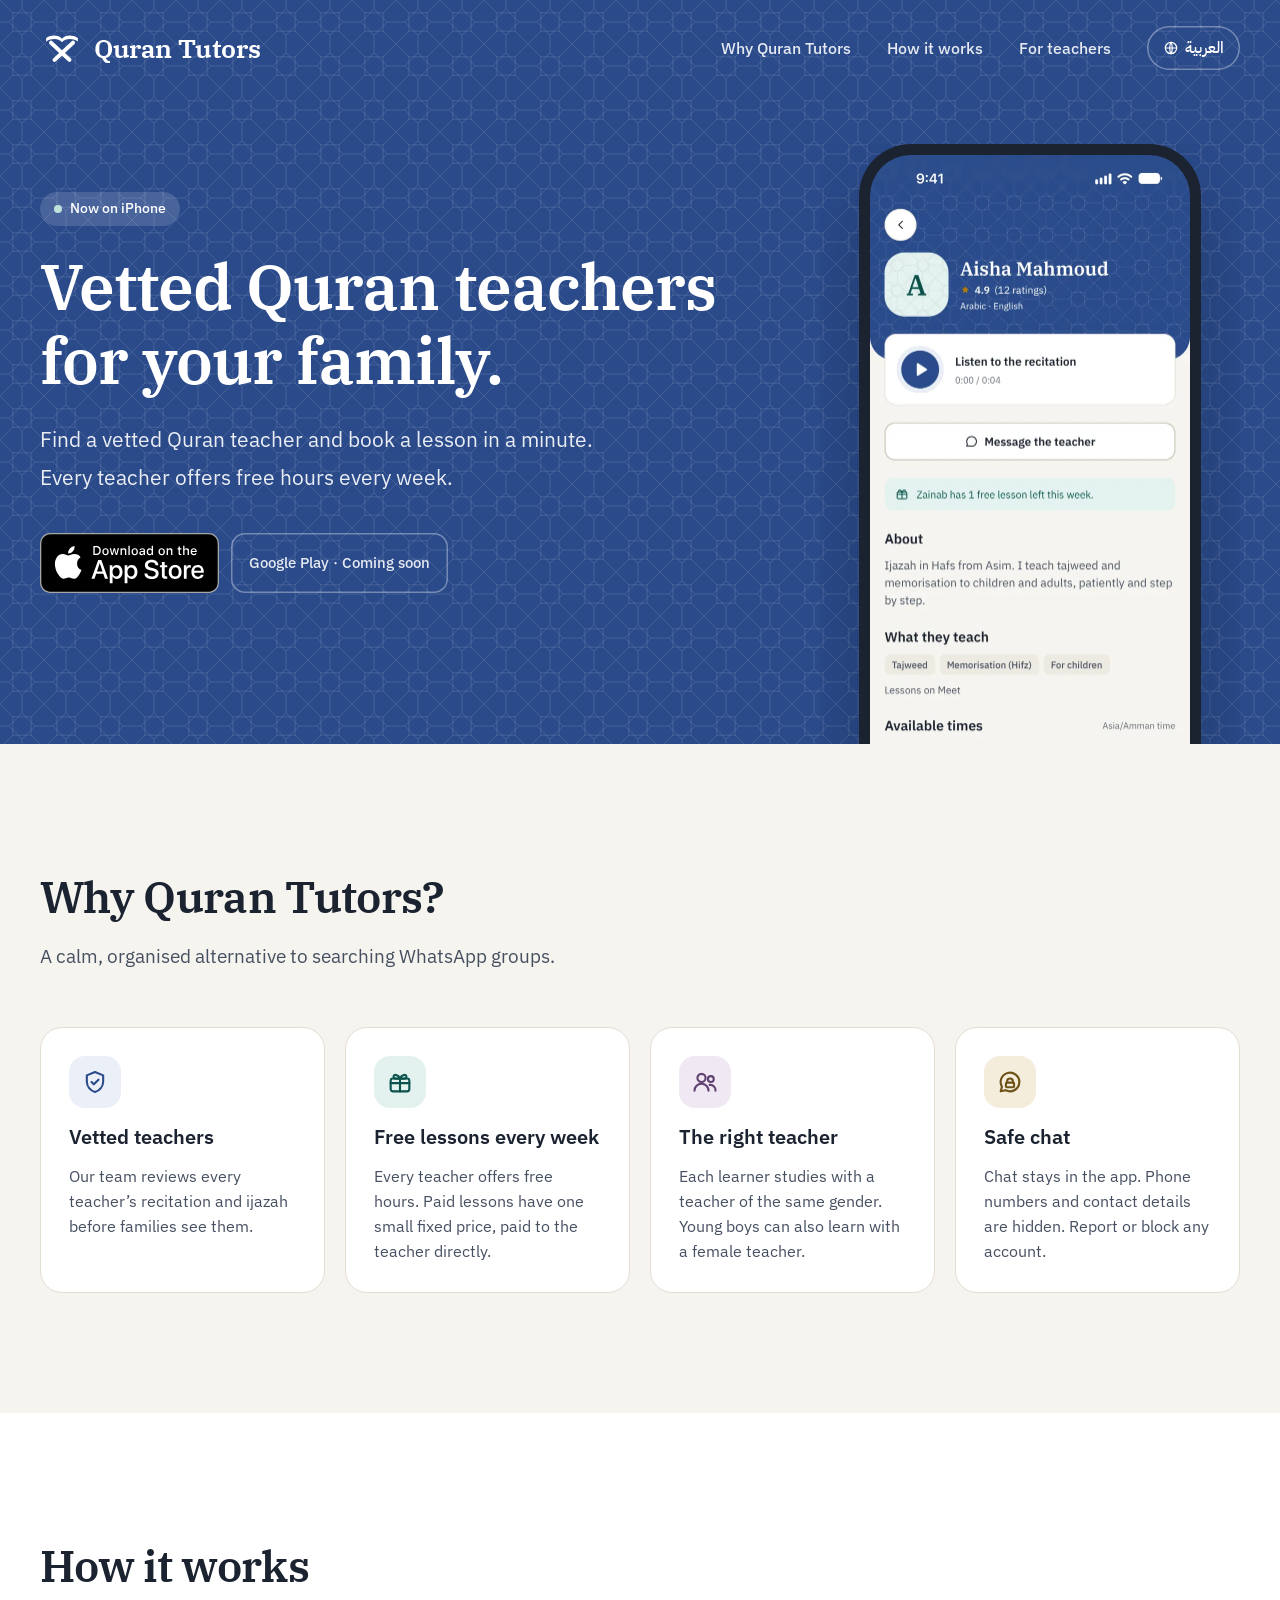
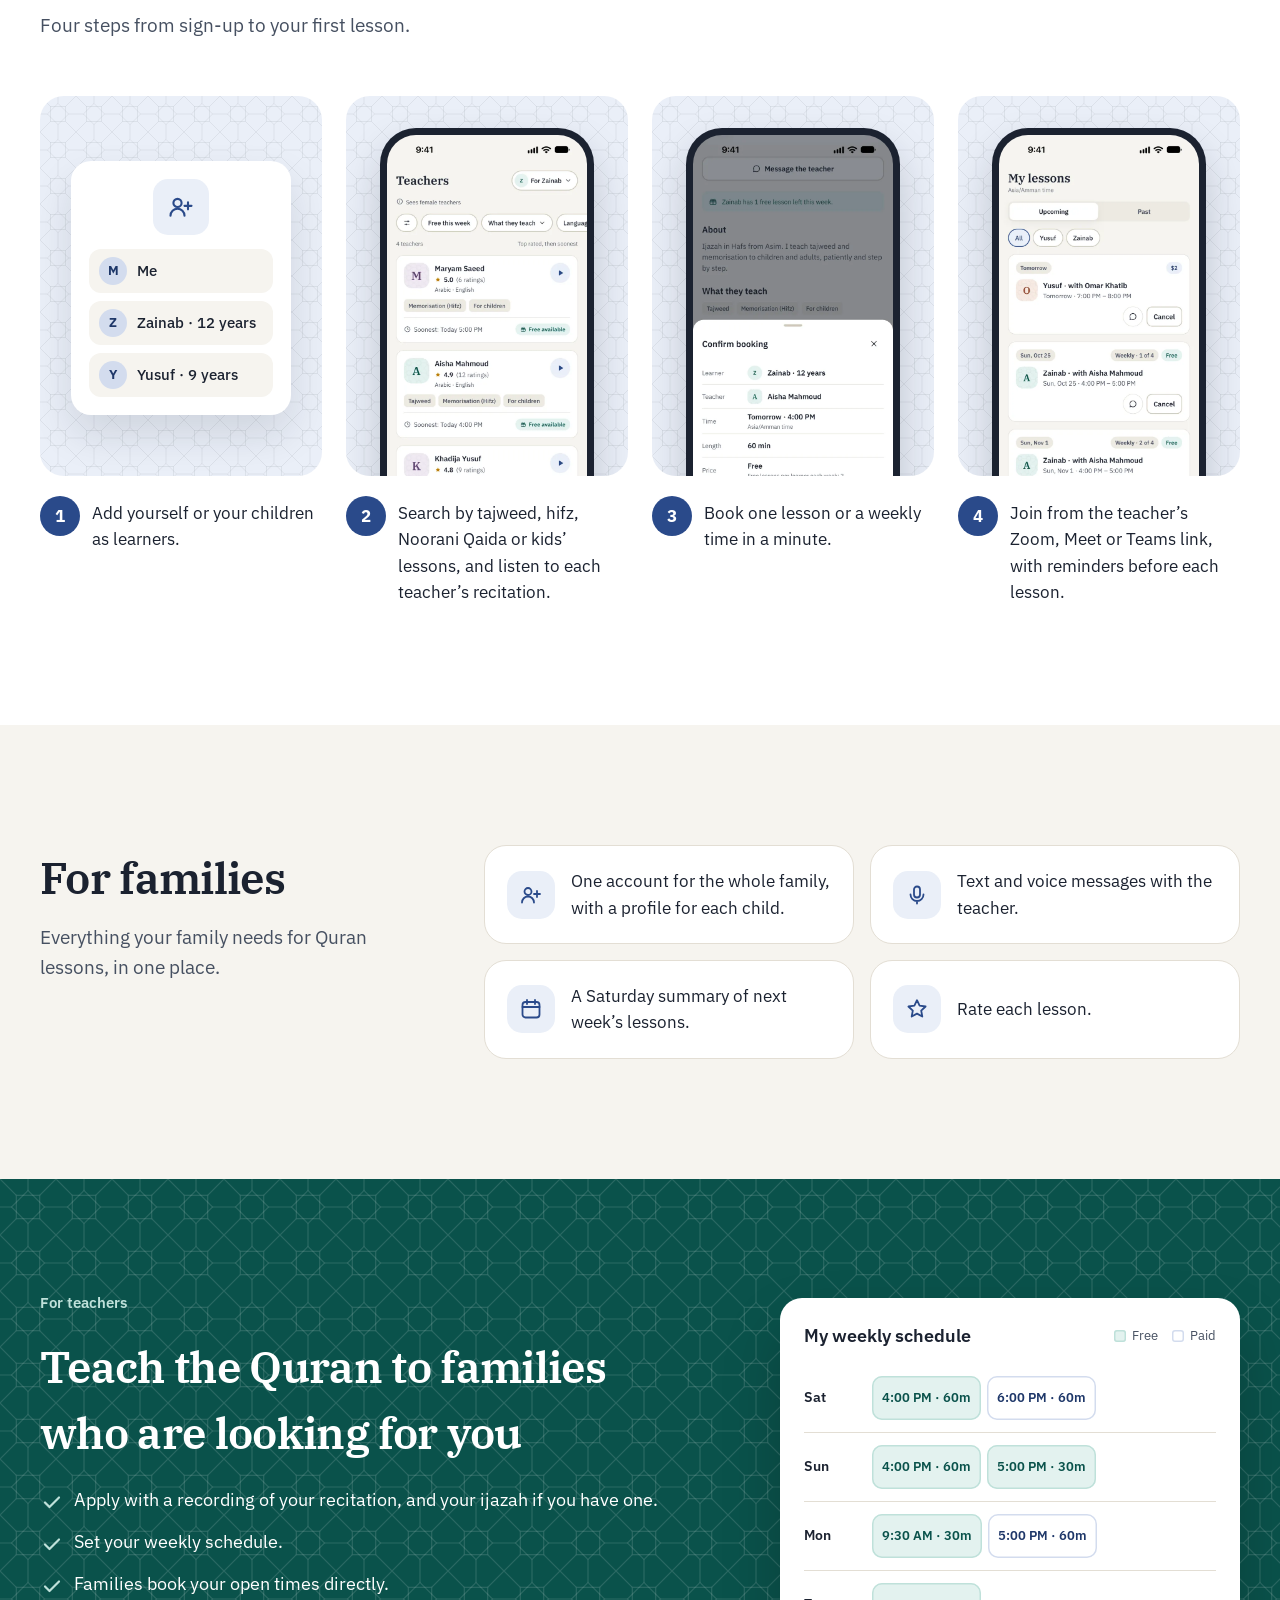
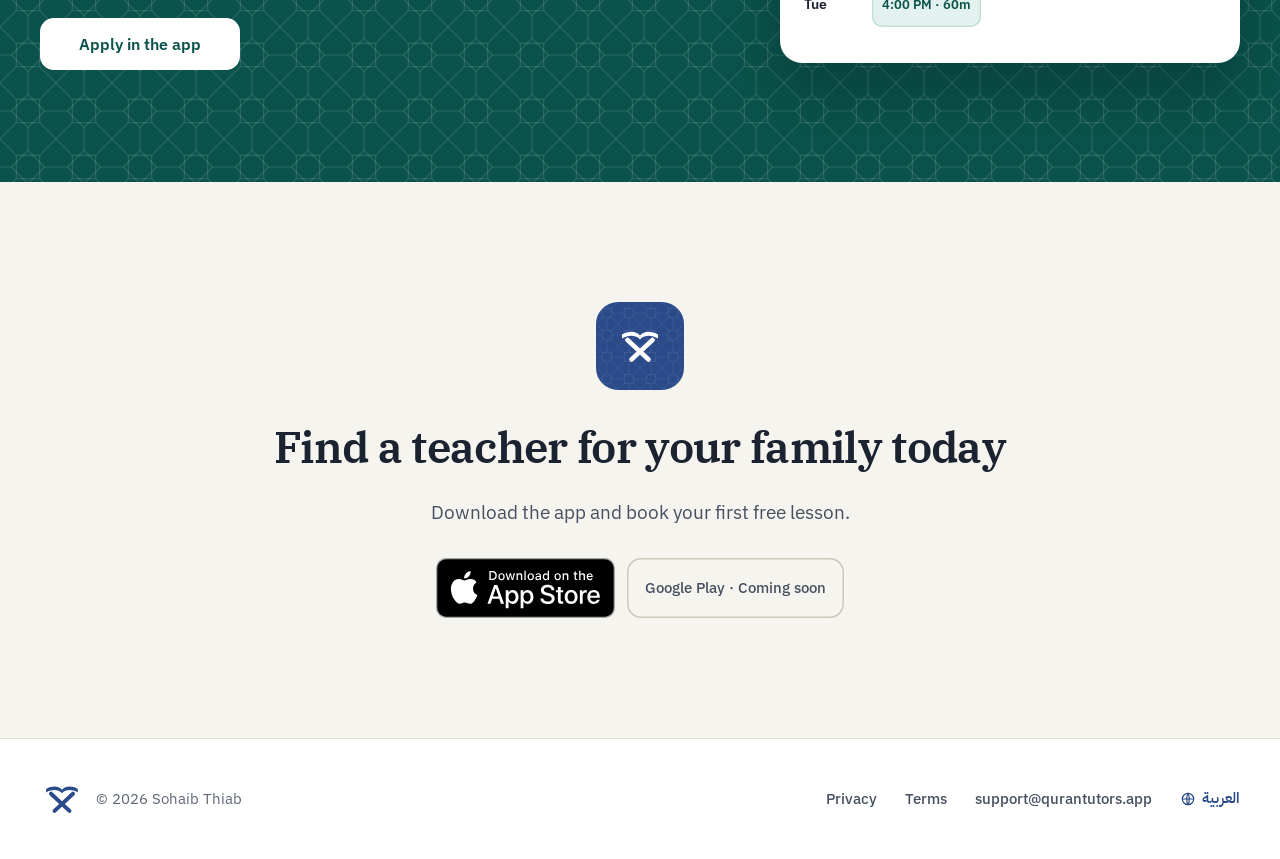
==== en/index.html @ fd01f209 "Landing page: Arabic (index.html) and English (en/index.html) Responsive static pages from the Claud" ====
<!doctype html>
<html lang="en" dir="ltr">
<head>
<meta charset="utf-8">
<meta name="viewport" content="width=device-width, initial-scale=1">
<title>Quran Tutors · Vetted Quran teachers for your family</title>
<meta name="description" content="Find a vetted Quran teacher and book a lesson in a minute. Every teacher offers free hours every week. Quran Tutors, now on iPhone.">
<link rel="canonical" href="https://qurantutors.app/en/">
<link rel="alternate" hreflang="ar" href="https://qurantutors.app/">
<link rel="alternate" hreflang="en" href="https://qurantutors.app/en/">
<link rel="alternate" hreflang="x-default" href="https://qurantutors.app/">
<meta property="og:type" content="website">
<meta property="og:url" content="https://qurantutors.app/en/">
<meta property="og:title" content="Quran Tutors · Vetted Quran teachers for your family">
<meta property="og:description" content="Find a vetted Quran teacher and book a lesson in a minute. Free hours every week.">
<meta property="og:image" content="https://qurantutors.app/assets/icon-512.png">
<meta property="og:locale" content="en_GB">
<meta property="og:locale:alternate" content="ar_AR">
<meta name="twitter:card" content="summary">
<link rel="icon" type="image/png" href="../favicon.png">
<link rel="apple-touch-icon" href="../assets/apple-touch-icon.png">
<link rel="preconnect" href="https://fonts.googleapis.com">
<link rel="preconnect" href="https://fonts.gstatic.com" crossorigin>
<link rel="stylesheet" href="https://fonts.googleapis.com/css2?family=IBM+Plex+Sans:wght@400;500;600;700&family=IBM+Plex+Sans+Arabic:wght@500;600&family=IBM+Plex+Serif:wght@600&family=Noto+Naskh+Arabic:wght@700&display=swap">
<link rel="stylesheet" href="../landing.css">
</head>
<body>
<!-- The logo, drawn once and reused with <use href="#logo"> -->
<svg width="0" height="0" style="position:absolute" aria-hidden="true"><symbol id="logo" viewBox="0 0 100 100"><g transform="translate(0 -7)"><path fill="currentColor" d="M14 34 C28 26 42 27 50 36 C58 27 72 26 86 34 L86 42 C72 34 58 35 50 44 C42 35 28 34 14 42 Z"/><path d="M25 45 L67 84 M75 45 L33 84" fill="none" stroke="currentColor" stroke-width="9" stroke-linecap="round"/></g></symbol></svg>

<header class="hero">
  <nav class="in nav" aria-label="Main">
    <a class="brand" href="./"><svg width="34" height="34" aria-hidden="true"><use href="#logo"/></svg><span class="disp">Quran Tutors</span></a>
    <div class="nav-links">
      <a class="nav-link" href="#why">Why Quran Tutors</a>
      <a class="nav-link" href="#how">How it works</a>
      <a class="nav-link" href="#teachers">For teachers</a>
      <a class="nav-link lang" href="../" lang="ar" hreflang="ar"><svg class="ic s16" viewBox="0 0 24 24" aria-hidden="true"><circle cx="12" cy="12" r="8.5"/><path d="M3.5 12h17M12 3.5c2.5 2.7 2.5 14.3 0 17M12 3.5c-2.5 2.7-2.5 14.3 0 17"/></svg>العربية</a>
    </div>
  </nav>

  <div class="in hero-grid">
    <div class="hero-copy">
      <span class="chip">Now on iPhone</span>
      <h1 class="disp">Vetted Quran teachers for your family.</h1>
      <p class="lead">Find a vetted Quran teacher and book a lesson in a minute. Every teacher offers free hours every week.</p>
      <div class="stores">
        <a class="badge" data-app-store href="#"><img src="../assets/app-store-badge-en.svg" alt="Download on the App Store" width="180" height="60"></a>
        <span class="soon">Google Play · Coming soon</span>
      </div>
    </div>
    <div class="hero-phone">
      <div class="phone"><img src="../assets/en-2-teacher-page.webp" width="640" height="1391" alt="Teacher page for Aisha Mahmoud in the app: 4.9 rating, a button to listen to her recitation, what she teaches (tajweed, hifz, children) and her open times, with a free lesson available."></div>
    </div>
  </div>
</header>

<main>
  <section id="why" class="sec">
    <div class="in">
      <div class="sec-head">
        <h2 class="disp">Why Quran Tutors?</h2>
        <p class="muted">A calm, organised alternative to searching WhatsApp groups.</p>
      </div>
      <div class="cards">
        <article class="card">
          <span class="icon-box"><svg class="ic s28" viewBox="0 0 24 24" aria-hidden="true"><path d="M12 3.5l7 2.8v5.2c0 4.3-3 7.7-7 9-4-1.3-7-4.7-7-9V6.3z"/><path d="M9 12l2 2 4-4"/></svg></span>
          <h3>Vetted teachers</h3>
          <p class="muted">Our team reviews every teacher’s recitation and ijazah before families see them.</p>
        </article>
        <article class="card">
          <span class="icon-box teal"><svg class="ic s28" viewBox="0 0 24 24" aria-hidden="true"><rect x="4" y="9" width="16" height="11" rx="2"/><path d="M4 13h16M12 9v11M12 9c-1.5-3.5-5.5-4-5.5-1.5S10 9 12 9zm0 0c1.5-3.5 5.5-4 5.5-1.5S14 9 12 9z"/></svg></span>
          <h3>Free lessons every week</h3>
          <p class="muted">Every teacher offers free hours. Paid lessons have one small fixed price, paid to the teacher directly.</p>
        </article>
        <article class="card">
          <span class="icon-box plum"><svg class="ic s28" viewBox="0 0 24 24" aria-hidden="true"><circle cx="9" cy="8.5" r="3.5"/><path d="M3 19.5a6 6 0 0 1 12 0"/><circle cx="17" cy="9.5" r="2.5"/><path d="M16 14.5a4.5 4.5 0 0 1 5 5"/></svg></span>
          <h3>The right teacher</h3>
          <p class="muted">Each learner studies with a teacher of the same gender. Young boys can also learn with a female teacher.</p>
        </article>
        <article class="card">
          <span class="icon-box sand"><svg class="ic s28" viewBox="0 0 24 24" aria-hidden="true"><path d="M20 12a8 8 0 0 1-11.8 7L4 20l1.1-4A8 8 0 1 1 20 12z"/><path d="M9.5 12.5v-1a2.5 2.5 0 0 1 5 0v1"/><rect x="8.5" y="12.5" width="7" height="4" rx="1"/></svg></span>
          <h3>Safe chat</h3>
          <p class="muted">Chat stays in the app. Phone numbers and contact details are hidden. Report or block any account.</p>
        </article>
      </div>
    </div>
  </section>

  <section id="how" class="sec sec-white">
    <div class="in"><div class="sec-head">
      <h2 class="disp">How it works</h2>
      <p class="muted">Four steps from sign-up to your first lesson.</p>
    </div></div>
    <div class="in steps-wrap">
      <ol class="steps">
        <li class="step">
          <div class="tile">
            <div class="card learners" aria-hidden="true">
              <span class="icon-box"><svg class="ic s28" viewBox="0 0 24 24"><circle cx="9" cy="8.5" r="3.5"/><path d="M3 19.5a6 6 0 0 1 12 0"/><path d="M18 8v6M15 11h6"/></svg></span>
              <span class="learner"><b>M</b>Me</span>
              <span class="learner"><b>Z</b>Zainab · 12 years</span>
              <span class="learner"><b>Y</b>Yusuf · 9 years</span>
            </div>
          </div>
          <div class="step-text"><span class="num">1</span><p>Add yourself or your children as learners.</p></div>
        </li>
        <li class="step">
          <div class="tile"><div class="phone sm"><img src="../assets/en-1-teachers.webp" width="640" height="1391" loading="lazy" alt="The teachers list in the app, with each teacher’s rating, what they teach, their soonest time and a “Free available” tag."></div></div>
          <div class="step-text"><span class="num">2</span><p>Search by tajweed, hifz, Noorani Qaida or kids’ lessons, and listen to each teacher’s recitation.</p></div>
        </li>
        <li class="step">
          <div class="tile"><div class="phone sm"><img src="../assets/en-3-booking.webp" width="640" height="1391" loading="lazy" alt="Confirm booking screen: learner Zainab, teacher Aisha Mahmoud, tomorrow at 4:00 PM for 60 minutes, free, with “Repeat weekly” turned on."></div></div>
          <div class="step-text"><span class="num">3</span><p>Book one lesson or a weekly time in a minute.</p></div>
        </li>
        <li class="step">
          <div class="tile"><div class="phone sm"><img src="../assets/en-5-my-lessons.webp" width="640" height="1391" loading="lazy" alt="My lessons screen listing upcoming lessons for each child, with chat and cancel buttons."></div></div>
          <div class="step-text"><span class="num">4</span><p>Join from the teacher’s Zoom, Meet or Teams link, with reminders before each lesson.</p></div>
        </li>
      </ol>
    </div>
  </section>

  <section id="families" class="sec">
    <div class="in fam-grid">
      <div class="sec-head">
        <h2 class="disp">For families</h2>
        <p class="muted">Everything your family needs for Quran lessons, in one place.</p>
      </div>
      <ul class="feats">
        <li class="card"><span class="icon-box"><svg class="ic" viewBox="0 0 24 24" aria-hidden="true"><circle cx="9" cy="8.5" r="3.5"/><path d="M3 19.5a6 6 0 0 1 12 0"/><path d="M18 8v6M15 11h6"/></svg></span><span>One account for the whole family, with a profile for each child.</span></li>
        <li class="card"><span class="icon-box"><svg class="ic" viewBox="0 0 24 24" aria-hidden="true"><rect x="9" y="3.5" width="6" height="11" rx="3"/><path d="M5.5 11.5a6.5 6.5 0 0 0 13 0M12 18v2.5"/></svg></span><span>Text and voice messages with the teacher.</span></li>
        <li class="card"><span class="icon-box"><svg class="ic" viewBox="0 0 24 24" aria-hidden="true"><rect x="3.5" y="5" width="17" height="15.5" rx="3"/><path d="M3.5 10h17M8 3v4M16 3v4"/></svg></span><span>A Saturday summary of next week’s lessons.</span></li>
        <li class="card"><span class="icon-box"><svg class="ic" viewBox="0 0 24 24" aria-hidden="true"><path d="M12 3.2l2.6 5.5 6 .8-4.4 4.1 1.1 5.9L12 16.6l-5.3 2.9 1.1-5.9L3.4 9.5l6-.8z"/></svg></span><span>Rate each lesson.</span></li>
      </ul>
    </div>
  </section>

  <section id="teachers" class="sec hero teach">
    <div class="in teach-grid">
      <div class="teach-copy">
        <span class="eyebrow">For teachers</span>
        <h2 class="disp">Teach the Quran to families who are looking for you</h2>
        <ul class="ticks">
          <li><svg class="ic" viewBox="0 0 24 24" aria-hidden="true"><path d="M5 12.5l4.5 4.5L19 7.5"/></svg>Apply with a recording of your recitation, and your ijazah if you have one.</li>
          <li><svg class="ic" viewBox="0 0 24 24" aria-hidden="true"><path d="M5 12.5l4.5 4.5L19 7.5"/></svg>Set your weekly schedule.</li>
          <li><svg class="ic" viewBox="0 0 24 24" aria-hidden="true"><path d="M5 12.5l4.5 4.5L19 7.5"/></svg>Families book your open times directly.</li>
        </ul>
        <a class="btn" data-app-store href="#">Apply in the app</a>
      </div>
      <div class="card schedule" role="img" aria-label="Example of a teacher’s weekly schedule, with free and paid times.">
        <div class="schedule-head"><span>My weekly schedule</span><span class="legend"><i class="free"></i><span>Free</span><i class="paid"></i><span>Paid</span></span></div>
        <div class="dayrow"><span class="dayname">Sat</span><div class="slots"><span class="slot free">4:00 PM · 60m</span><span class="slot paid">6:00 PM · 60m</span></div></div>
        <div class="dayrow"><span class="dayname">Sun</span><div class="slots"><span class="slot free">4:00 PM · 60m</span><span class="slot free">5:00 PM · 30m</span></div></div>
        <div class="dayrow"><span class="dayname">Mon</span><div class="slots"><span class="slot free">9:30 AM · 30m</span><span class="slot paid">5:00 PM · 60m</span></div></div>
        <div class="dayrow extra"><span class="dayname">Tue</span><div class="slots"><span class="slot free">4:00 PM · 60m</span></div></div>
      </div>
    </div>
  </section>

  <section id="download" class="sec">
    <div class="in cta">
      <div class="hero app-tile"><svg width="50" height="50" aria-hidden="true"><use href="#logo"/></svg></div>
      <h2 class="disp">Find a teacher for your family today</h2>
      <p class="muted">Download the app and book your first free lesson.</p>
      <div class="stores">
        <a class="badge" data-app-store href="#"><img src="../assets/app-store-badge-en.svg" alt="Download on the App Store" width="180" height="60"></a>
        <span class="soon">Google Play · Coming soon</span>
      </div>
    </div>
  </section>
</main>

<footer class="foot">
  <div class="in foot-in">
    <div class="foot-top">
      <a class="brand" href="./"><svg width="30" height="30" aria-hidden="true"><use href="#logo"/></svg><span class="disp">Quran Tutors</span></a>
      <a class="nav-link lang-foot" href="../" lang="ar" hreflang="ar">العربية</a>
    </div>
    <nav aria-label="Footer">
      <a class="nav-link" href="../privacy.html#en">Privacy</a>
      <a class="nav-link" href="../terms.html#en">Terms</a>
      <a class="nav-link" href="mailto:support@qurantutors.app">support@qurantutors.app</a>
      <a class="nav-link lang-foot" href="../" lang="ar" hreflang="ar"><svg class="ic s16" viewBox="0 0 24 24" aria-hidden="true"><circle cx="12" cy="12" r="8.5"/><path d="M3.5 12h17M12 3.5c2.5 2.7 2.5 14.3 0 17M12 3.5c-2.5 2.7-2.5 14.3 0 17"/></svg>العربية</a>
    </nav>
    <span class="copy">© 2026 Sohaib Thiab</span>
  </div>
</footer>

<script>
  // APP_STORE_URL: after Apple approves the app, paste its App Store link between the quotes.
  // Every App Store button on this page (the ones marked data-app-store) then uses it.
  const APP_STORE_URL = '';
  if (APP_STORE_URL) document.querySelectorAll('[data-app-store]').forEach(a => a.href = APP_STORE_URL);
</script>
<!-- APP_STORE_URL is set in the script just above. -->
</body>
</html>
---- landing.css ----
/* Landing page styles (index.html + en/index.html). privacy/terms keep using style.css.
   Colours and shapes come from the Claude Design boards LP-AR/EN-Desktop/Mobile.
   Phone first; the @media block at the bottom adds the desktop layout. */
:root {
  --paper: #F6F4EF; --surface: #fff; --line: #E3DED4; --line-2: #CFC8BA;
  --ink: #1B2230; --ink-2: #465061; --ink-3: #5F6776;
  --lapis: #2A4A8A; --lapis-700: #1E3769; --lapis-100: #D3DCEE; --lapis-50: #EAEFF8;
  --teal-700: #0A524B; --teal-100: #BFE1DA; --teal-50: #E3F2EF;
  --plum: #5F4270; --plum-50: #F0E9F3; --sand: #6E5319; --sand-50: #F4EDDC;
  --f-ui: 'IBM Plex Sans Arabic', 'IBM Plex Sans', system-ui, sans-serif;
  --f-disp: 'Noto Naskh Arabic', serif;
}
:lang(en) { --f-ui: 'IBM Plex Sans', system-ui, sans-serif; --f-disp: 'IBM Plex Serif', Georgia, serif; }

* { box-sizing: border-box; }
html { -webkit-text-size-adjust: 100%; scroll-behavior: smooth; }
body { margin: 0; background: var(--paper); color: var(--ink); font: 16px/1.75 var(--f-ui); overflow-x: hidden; }
html[lang="en"] body { line-height: 1.55; }
h1, h2, h3, p { margin: 0; }
img { display: block; max-width: 100%; height: auto; }
a:focus-visible { outline: 2px solid currentColor; outline-offset: 3px; border-radius: 6px; }

.in { width: 100%; max-width: 1240px; margin: 0 auto; padding-inline: 20px; }
.disp { font-family: var(--f-disp); font-weight: 700; }
html[lang="en"] .disp { font-weight: 600; letter-spacing: -.015em; }
.muted { color: var(--ink-2); }
.ic { width: 24px; height: 24px; flex: none; fill: none; stroke: currentColor; stroke-width: 1.8; stroke-linecap: round; stroke-linejoin: round; }
.ic.s16 { width: 16px; height: 16px; }
.ic.s28 { width: 28px; height: 28px; }

/* Blue hero band with the geometric pattern (also used by the teachers band and the final-CTA tile) */
.hero { background: var(--lapis) url(assets/pattern-white.svg); background-size: 44px 44px; color: #fff; }

/* Top bar */
.nav { height: 76px; display: flex; align-items: center; justify-content: space-between; gap: 16px; }
.brand { display: flex; align-items: center; gap: 10px; min-height: 44px; color: inherit; text-decoration: none; }
.brand .disp { font-size: 21px; line-height: 1.4; }
.nav-links { display: flex; align-items: center; gap: 36px; color: rgba(255,255,255,.88); }
.nav-link { color: inherit; text-decoration: none; font-weight: 500; min-height: 44px; display: inline-flex; align-items: center; gap: 6px; }
.nav-links .nav-link:not(.lang) { display: none; }
.lang { padding: 0 14px; border-radius: 999px; box-shadow: inset 0 0 0 1.5px rgba(255,255,255,.35); color: #fff; font-size: 15px; }

/* Hero */
.hero-grid { display: flex; flex-direction: column; gap: 40px; padding-top: 20px; }
.hero-copy { display: flex; flex-direction: column; gap: 16px; }
.chip { align-self: flex-start; display: inline-flex; align-items: center; gap: 8px; height: 32px; padding: 0 12px; border-radius: 999px; background: rgba(255,255,255,.14); font-size: 13px; font-weight: 500; }
.chip::before { content: ""; width: 8px; height: 8px; border-radius: 50%; background: var(--teal-100); }
.hero h1 { font-size: 40px; line-height: 1.45; }
.lead { font-size: 18px; line-height: 1.8; color: rgba(255,255,255,.9); max-width: 600px; }
.stores { display: flex; flex-wrap: wrap; align-items: center; gap: 12px; padding-top: 8px; }
.badge { display: inline-block; border-radius: 10px; }
.badge img { height: 56px; width: auto; }
.soon { display: inline-flex; align-items: center; height: 44px; padding: 0 16px; border-radius: 12px; font-size: 14px; font-weight: 500; box-shadow: inset 0 0 0 1.5px var(--line-2); color: var(--ink-2); }
.hero .soon { box-shadow: inset 0 0 0 1.5px rgba(255,255,255,.35); color: rgba(255,255,255,.88); }
.hero-phone { height: 440px; display: flex; justify-content: center; overflow: hidden; }

/* Phone frame around a real app screenshot */
.phone { background: var(--ink); border-radius: 44px; padding: 9px; box-shadow: 0 30px 60px rgba(20,26,38,.28); flex: none; align-self: flex-start; }
.phone img { width: 260px; aspect-ratio: 1320 / 2868; border-radius: 35px; background: var(--paper); }
.phone.sm { border-radius: 36px; padding: 7px; box-shadow: 0 20px 40px rgba(20,26,38,.2); }
.phone.sm img { width: 200px; border-radius: 29px; }

/* Sections */
.sec { padding: 72px 0; }
.sec-white { background: var(--surface); }
.sec-head { display: flex; flex-direction: column; gap: 8px; max-width: 720px; margin-bottom: 28px; }
.sec-head h2, .teach h2, .cta h2 { font-size: 32px; line-height: 1.5; }
.sec-head p { font-size: 17px; }

.card { background: var(--surface); border: 1px solid var(--line); border-radius: 20px; padding: 22px; display: flex; flex-direction: column; gap: 10px; }
.icon-box { width: 48px; height: 48px; border-radius: 15px; display: flex; align-items: center; justify-content: center; flex: none; background: var(--lapis-50); color: var(--lapis); }
.icon-box.teal { background: var(--teal-50); color: var(--teal-700); }
.icon-box.plum { background: var(--plum-50); color: var(--plum); }
.icon-box.sand { background: var(--sand-50); color: var(--sand); }
.cards { display: grid; gap: 12px; }
.card h3 { font-size: 19px; font-weight: 600; line-height: 1.5; margin-top: 2px; }

/* How it works: sideways-scrolling strip on phones, 4 columns on desktop */
.steps { list-style: none; margin: 0; padding: 0 20px; display: flex; gap: 14px; overflow-x: auto; scroll-snap-type: x mandatory; scroll-padding-inline: 20px; }
.step { flex: none; width: 270px; display: flex; flex-direction: column; gap: 16px; scroll-snap-align: start; }
.tile { height: 330px; border-radius: 22px; background: var(--lapis-50) url(assets/pattern.svg); background-size: 32px 32px; overflow: hidden; display: flex; justify-content: center; padding-top: 28px; }
.step-text { display: flex; gap: 12px; align-items: flex-start; }
.step-text p { padding-top: 4px; }
.num { width: 36px; height: 36px; border-radius: 50%; background: var(--lapis); color: #fff; font-weight: 700; display: flex; align-items: center; justify-content: center; flex: none; }

/* Step 1 has no screenshot: a small "learners" card instead */
.learners { align-self: center; width: 220px; margin-top: -28px; padding: 18px; gap: 8px; box-shadow: 0 20px 40px rgba(20,26,38,.12); border: 0; }
.learners .icon-box { margin: 0 auto 6px; width: 56px; height: 56px; }
.learner { display: flex; align-items: center; gap: 10px; padding: 8px 10px; border-radius: 12px; background: var(--paper); font-weight: 500; font-size: 15px; }
.learner b { width: 28px; height: 28px; border-radius: 50%; background: var(--lapis-100); color: var(--lapis-700); display: flex; align-items: center; justify-content: center; font-size: 13px; }

/* For families */
.feats { list-style: none; margin: 0; padding: 0; display: grid; gap: 10px; }
.feats .card { flex-direction: row; align-items: center; gap: 14px; padding: 16px; }
.feats .icon-box { width: 44px; height: 44px; }

/* For teachers */
.teach { background-color: var(--teal-700); }
.teach-grid { display: flex; flex-direction: column; gap: 18px; }
.teach-copy { display: flex; flex-direction: column; gap: 18px; }
.eyebrow { font-size: 14px; font-weight: 600; color: var(--teal-100); }
.ticks { list-style: none; margin: 0; padding: 0; display: flex; flex-direction: column; gap: 12px; font-size: 17px; }
.ticks li { display: flex; gap: 10px; align-items: flex-start; }
.ticks .ic { margin-top: 4px; color: var(--teal-100); stroke-width: 2.2; }
.btn { font-weight: 600; font-size: 16px; min-height: 52px; padding: 0 20px; border-radius: 14px; display: inline-flex; align-items: center; justify-content: center; text-decoration: none; background: #fff; color: var(--teal-700); }
.schedule { color: var(--ink); gap: 0; padding: 18px; border: 0; box-shadow: 0 30px 60px rgba(0,0,0,.2); }
.schedule-head { display: flex; align-items: center; justify-content: space-between; flex-wrap: wrap; gap: 8px; padding-bottom: 8px; font-weight: 600; }
.legend { display: flex; align-items: center; gap: 6px; font-size: 12.5px; font-weight: 400; color: var(--ink-2); }
.legend i { width: 12px; height: 12px; border-radius: 3px; }
.legend i + span + i { margin-inline-start: 8px; }
.dayrow { display: flex; gap: 12px; align-items: flex-start; padding: 12px 0; border-bottom: 1px solid var(--line); }
.dayrow:last-child { border-bottom: 0; }
.dayname { width: 56px; flex: none; font-weight: 600; font-size: 14px; padding-top: 12px; line-height: 1.4; }
.slots { display: flex; flex-wrap: wrap; gap: 6px; flex: 1; }
.slot { height: 44px; padding: 0 10px; border-radius: 10px; display: inline-flex; align-items: center; font-size: 13px; font-weight: 600; line-height: 1.2; }
.free { background: var(--teal-50); box-shadow: inset 0 0 0 1.5px var(--teal-100); color: var(--teal-700); }
.paid { background: var(--surface); box-shadow: inset 0 0 0 1.5px var(--lapis-100); color: var(--lapis-700); }
.dayrow.extra { display: none; }

/* Final call to action */
.cta { display: flex; flex-direction: column; align-items: center; gap: 16px; text-align: center; }
.cta .stores { flex-direction: column; justify-content: center; }
.app-tile { width: 76px; height: 76px; border-radius: 20px; display: flex; align-items: center; justify-content: center; background-size: 20px 20px; margin-bottom: 6px; }
.cta p { font-size: 17px; }

/* Footer */
.foot { background: var(--surface); border-top: 1px solid var(--line); padding: 28px 0 36px; font-size: 15px; }
.foot-in { display: flex; flex-direction: column; gap: 14px; }
.foot-top { display: flex; align-items: center; justify-content: space-between; gap: 12px; }
.foot .brand { color: var(--lapis); }
.foot .brand .disp { font-size: 18px; color: var(--ink); }
.foot nav { display: flex; flex-wrap: wrap; column-gap: 20px; color: var(--ink-2); }
.foot .lang-foot { color: var(--lapis); font-weight: 600; }
.copy { color: var(--ink-3); font-size: 14px; }

/* Desktop */
@media (min-width: 1000px) {
  body { font-size: 17px; }
  .in { padding-inline: 20px; }
  .nav { height: 96px; }
  .brand .disp { font-size: 26px; }
  .brand svg { width: 44px; height: 44px; }
  .nav-links .nav-link:not(.lang) { display: inline-flex; font-size: 16px; }
  .lang { padding: 0 16px; font-size: 16px; }

  .hero-grid { display: grid; grid-template-columns: minmax(0, 1fr) 420px; gap: 72px; align-items: start; padding-top: 48px; }
  .hero-copy { gap: 24px; padding-top: 48px; }
  .chip { height: 34px; padding: 0 14px; font-size: 14px; }
  .hero h1 { font-size: 64px; line-height: 1.4; }
  html[lang="en"] .hero h1 { line-height: 1.15; }
  .lead { font-size: 21px; }
  .stores { padding-top: 12px; }
  .badge img { height: 60px; }
  .soon { height: 60px; padding: 0 18px; border-radius: 14px; font-size: 15px; }
  .hero-phone { height: 600px; }
  .phone { border-radius: 52px; padding: 11px; box-shadow: 0 40px 80px rgba(20,26,38,.28); }
  .phone img { width: 320px; border-radius: 41px; }

  .sec { padding: 120px 0; }
  .sec-head { gap: 12px; margin-bottom: 56px; }
  .sec-head h2, .teach h2, .cta h2 { font-size: 44px; }
  .sec-head p { font-size: 19px; }

  .cards { grid-template-columns: repeat(4, minmax(0, 1fr)); gap: 20px; }
  .cards .card { border-radius: 22px; padding: 28px; gap: 12px; }
  .cards .icon-box { width: 52px; height: 52px; border-radius: 16px; }
  .cards h3 { font-size: 20px; }
  .cards p { font-size: 16px; }

  .steps { display: grid; grid-template-columns: repeat(4, minmax(0, 1fr)); gap: 24px; overflow: visible; padding: 0; }
  .step { width: auto; gap: 20px; }
  .tile { height: 380px; border-radius: 24px; background-size: 36px 36px; padding-top: 32px; }
  .num { width: 40px; height: 40px; font-size: 17px; }

  .fam-grid { display: grid; grid-template-columns: 380px minmax(0, 1fr); gap: 64px; align-items: start; }
  .fam-grid .sec-head { margin: 0; }
  .feats { grid-template-columns: repeat(2, minmax(0, 1fr)); gap: 16px; }
  .feats .card { padding: 22px; gap: 16px; border-radius: 22px; }
  .feats .icon-box { width: 48px; height: 48px; }

  .teach { padding: 112px 0; background-size: 56px 56px; }
  .teach-grid { display: grid; grid-template-columns: minmax(0, 1fr) 460px; gap: 80px; align-items: center; }
  .teach-copy { gap: 20px; }
  .eyebrow { font-size: 15px; }
  .ticks { gap: 14px; font-size: 18px; }
  .teach .btn { align-self: flex-start; min-width: 200px; }
  .schedule { padding: 24px; border-radius: 22px; }
  .schedule-head { padding-bottom: 14px; font-size: 18px; }
  .dayrow.extra { display: flex; }

  .cta { gap: 18px; }
  .cta .stores { flex-direction: row; }
  .app-tile { width: 88px; height: 88px; border-radius: 22px; background-size: 22px 22px; }
  .cta p { font-size: 19px; }

  .foot { padding: 0; }
  /* Desktop footer: logo + © on one side, links on the other */
  .foot-in { height: 120px; flex-direction: row; align-items: center; gap: 12px; }
  .foot .brand .disp, .foot-top .lang-foot { display: none; }
  .foot .copy { order: 1; font-size: 15px; }
  .foot nav { order: 2; margin-inline-start: auto; column-gap: 28px; align-items: center; }
}
@media (max-width: 999px) {
  .steps-wrap { padding-inline: 0; } /* the strip scrolls edge to edge on phones */
  .foot nav .lang-foot { display: none; }
  .teach-copy { display: contents; } /* phones: schedule card sits above the button, as in the design */
  .teach .btn { width: 100%; order: 1; }
}
@media (prefers-reduced-motion: reduce) { html { scroll-behavior: auto; } }
/* Mixed-language snippets (e.g. the "English" / "العربية" switch) use their own script's font */
[lang="ar"] { font-family: 'IBM Plex Sans Arabic', 'IBM Plex Sans', system-ui, sans-serif; }
[lang="en"] { font-family: 'IBM Plex Sans', system-ui, sans-serif; }
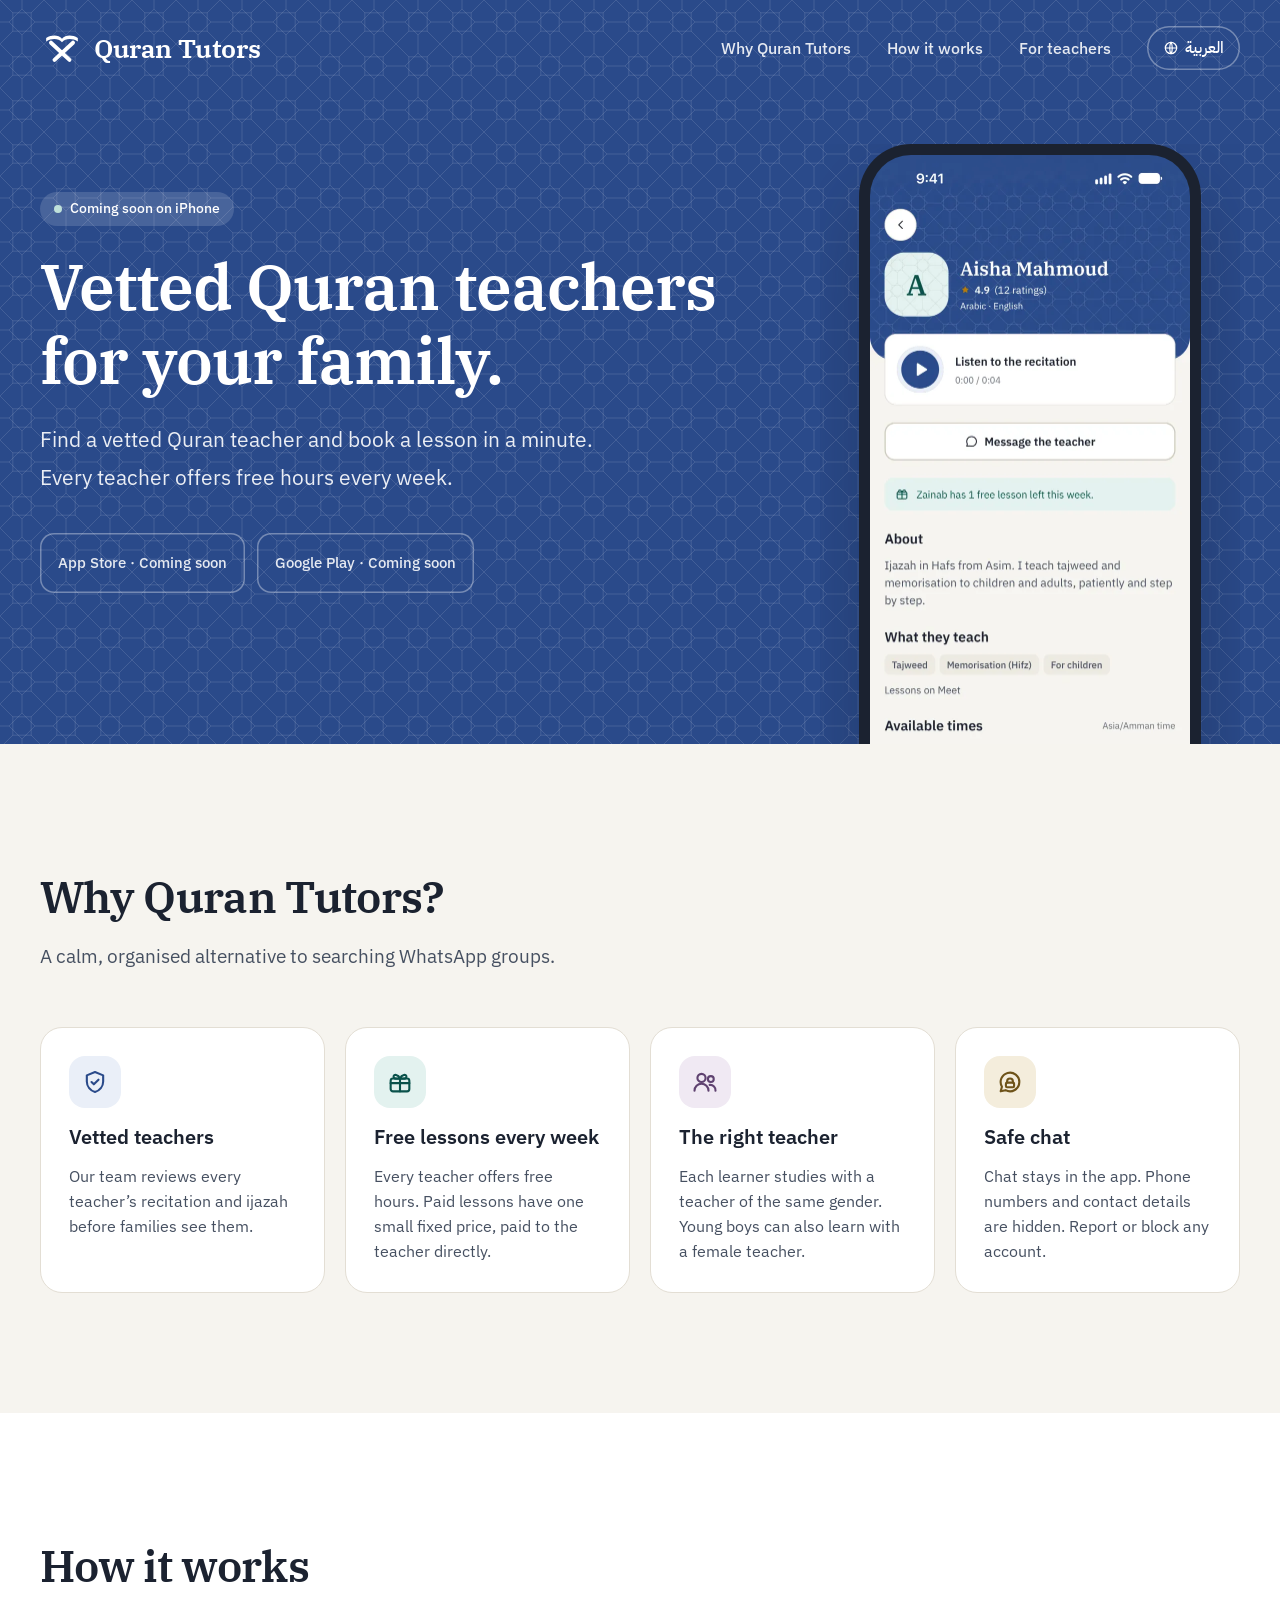
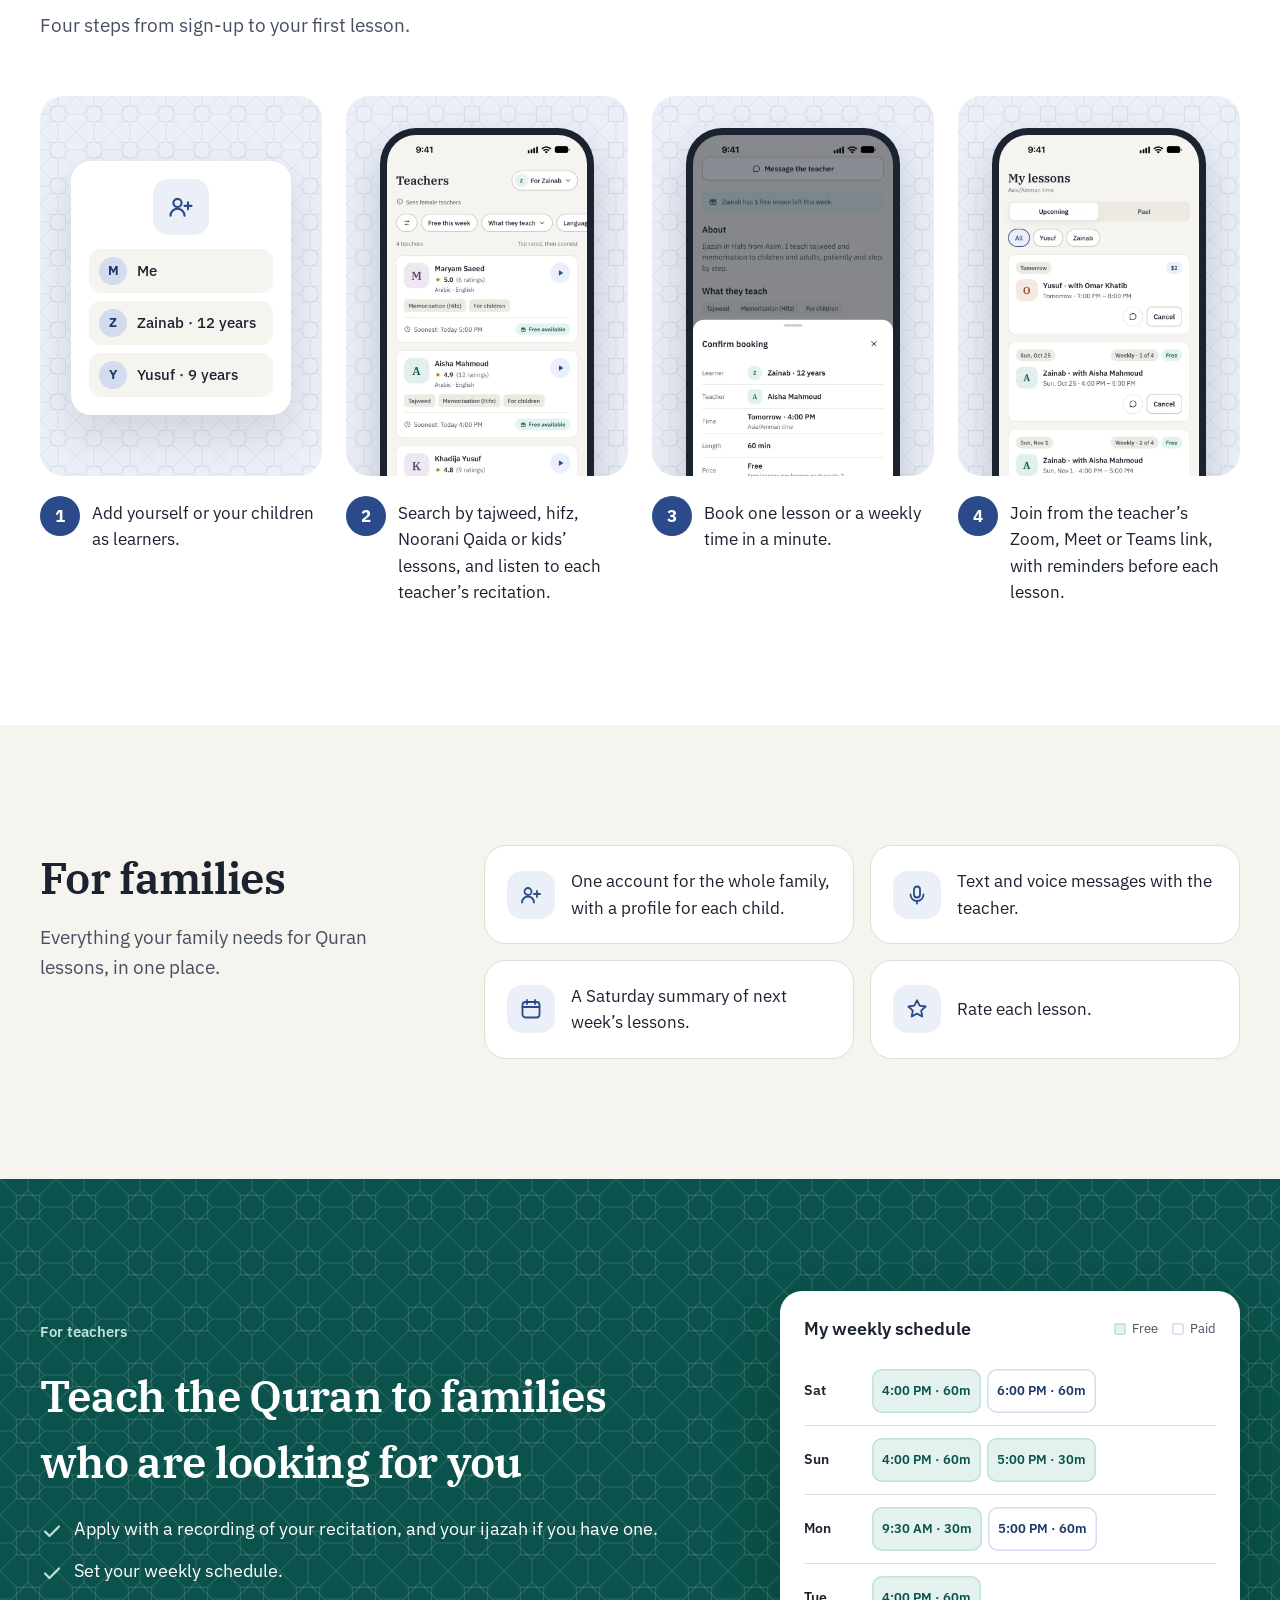
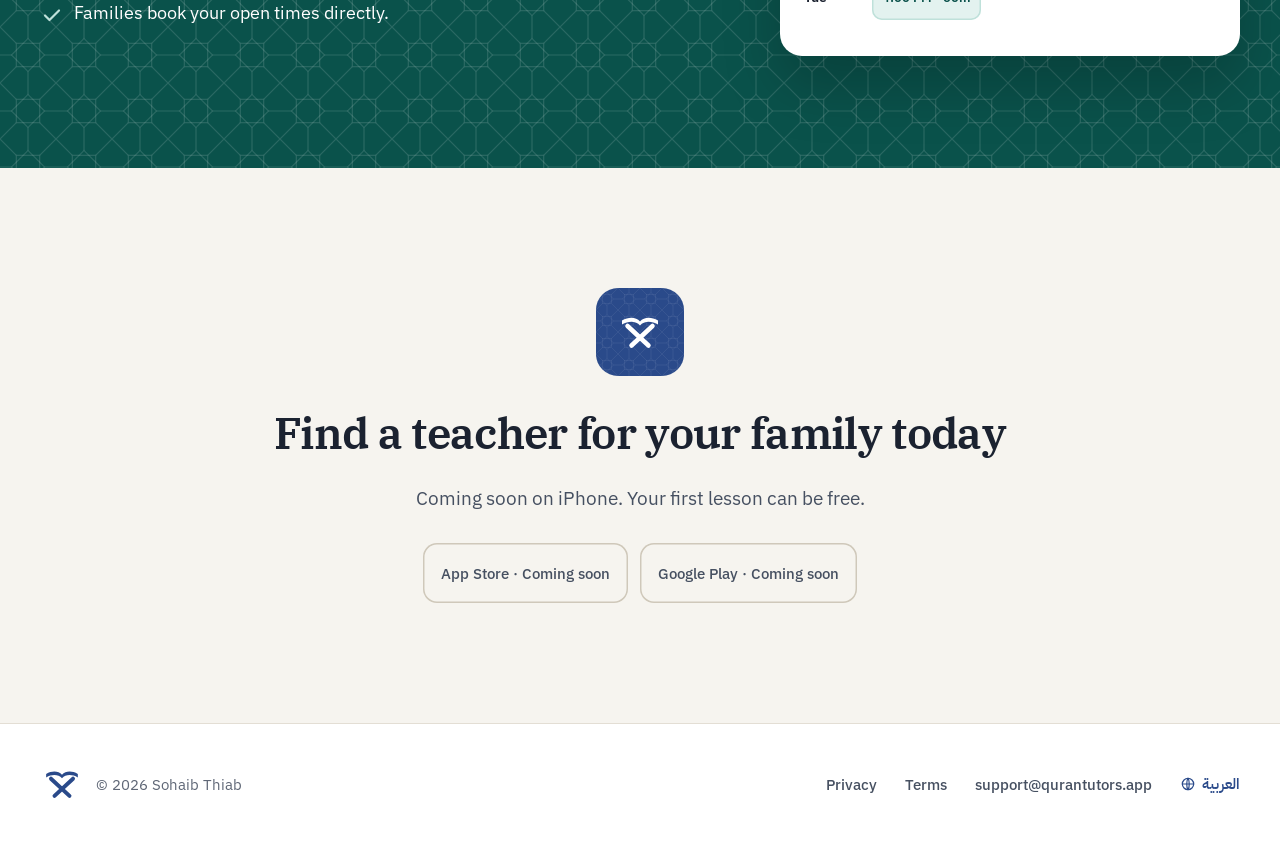
==== commit 84fd44bf: "Coming-soon mode until the app is on the App Store Chip says coming soon, App Store shows as "coming" ====
--- a/en/index.html
+++ b/en/index.html
@@ -23,6 +23,17 @@
 <link rel="preconnect" href="https://fonts.gstatic.com" crossorigin>
 <link rel="stylesheet" href="https://fonts.googleapis.com/css2?family=IBM+Plex+Sans:wght@400;500;600;700&family=IBM+Plex+Sans+Arabic:wght@500;600&family=IBM+Plex+Serif:wght@600&family=Noto+Naskh+Arabic:wght@700&display=swap">
 <link rel="stylesheet" href="../landing.css">
+<!-- APP_STORE_URL is set in the script below. -->
+<script>
+  // APP_STORE_URL: after Apple approves the app, paste its App Store link between the quotes.
+  // That one line switches the page from "coming soon" to "live": App Store badges and
+  // "Apply in the app" appear (class when-live), the "coming soon" bits hide (class when-soon).
+  const APP_STORE_URL = '';
+  if (APP_STORE_URL) {
+    document.documentElement.classList.add('live');
+    addEventListener('DOMContentLoaded', () => document.querySelectorAll('[data-app-store]').forEach(a => a.href = APP_STORE_URL));
+  }
+</script>
 </head>
 <body>
 <!-- The logo, drawn once and reused with <use href="#logo"> -->
@@ -41,11 +52,12 @@
 
   <div class="in hero-grid">
     <div class="hero-copy">
-      <span class="chip">Now on iPhone</span>
+      <span class="chip"><span class="when-soon">Coming soon on iPhone</span><span class="when-live">Now on iPhone</span></span>
       <h1 class="disp">Vetted Quran teachers for your family.</h1>
       <p class="lead">Find a vetted Quran teacher and book a lesson in a minute. Every teacher offers free hours every week.</p>
       <div class="stores">
-        <a class="badge" data-app-store href="#"><img src="../assets/app-store-badge-en.svg" alt="Download on the App Store" width="180" height="60"></a>
+        <a class="badge when-live" data-app-store><img src="../assets/app-store-badge-en.svg" alt="Download on the App Store" width="180" height="60"></a>
+        <span class="soon when-soon">App Store · Coming soon</span>
         <span class="soon">Google Play · Coming soon</span>
       </div>
     </div>
@@ -146,7 +158,7 @@
           <li><svg class="ic" viewBox="0 0 24 24" aria-hidden="true"><path d="M5 12.5l4.5 4.5L19 7.5"/></svg>Set your weekly schedule.</li>
           <li><svg class="ic" viewBox="0 0 24 24" aria-hidden="true"><path d="M5 12.5l4.5 4.5L19 7.5"/></svg>Families book your open times directly.</li>
         </ul>
-        <a class="btn" data-app-store href="#">Apply in the app</a>
+        <a class="btn when-live" data-app-store>Apply in the app</a>
       </div>
       <div class="card schedule" role="img" aria-label="Example of a teacher’s weekly schedule, with free and paid times.">
         <div class="schedule-head"><span>My weekly schedule</span><span class="legend"><i class="free"></i><span>Free</span><i class="paid"></i><span>Paid</span></span></div>
@@ -162,9 +174,11 @@
     <div class="in cta">
       <div class="hero app-tile"><svg width="50" height="50" aria-hidden="true"><use href="#logo"/></svg></div>
       <h2 class="disp">Find a teacher for your family today</h2>
-      <p class="muted">Download the app and book your first free lesson.</p>
+      <p class="muted when-soon">Coming soon on iPhone. Your first lesson can be free.</p>
+      <p class="muted when-live">Download the app and book your first free lesson.</p>
       <div class="stores">
-        <a class="badge" data-app-store href="#"><img src="../assets/app-store-badge-en.svg" alt="Download on the App Store" width="180" height="60"></a>
+        <a class="badge when-live" data-app-store><img src="../assets/app-store-badge-en.svg" alt="Download on the App Store" width="180" height="60"></a>
+        <span class="soon when-soon">App Store · Coming soon</span>
         <span class="soon">Google Play · Coming soon</span>
       </div>
     </div>
@@ -187,12 +201,5 @@
   </div>
 </footer>
 
-<script>
-  // APP_STORE_URL: after Apple approves the app, paste its App Store link between the quotes.
-  // Every App Store button on this page (the ones marked data-app-store) then uses it.
-  const APP_STORE_URL = '';
-  if (APP_STORE_URL) document.querySelectorAll('[data-app-store]').forEach(a => a.href = APP_STORE_URL);
-</script>
-<!-- APP_STORE_URL is set in the script just above. -->
 </body>
 </html>
--- a/landing.css
+++ b/landing.css
@@ -210,3 +210,6 @@
 /* Mixed-language snippets (e.g. the "English" / "العربية" switch) use their own script's font */
 [lang="ar"] { font-family: 'IBM Plex Sans Arabic', 'IBM Plex Sans', system-ui, sans-serif; }
 [lang="en"] { font-family: 'IBM Plex Sans', system-ui, sans-serif; }
+/* Before launch / after launch. The APP_STORE_URL line in each page adds class "live" to <html>. */
+html:not(.live) .when-live { display: none; }
+html.live .when-soon { display: none; }
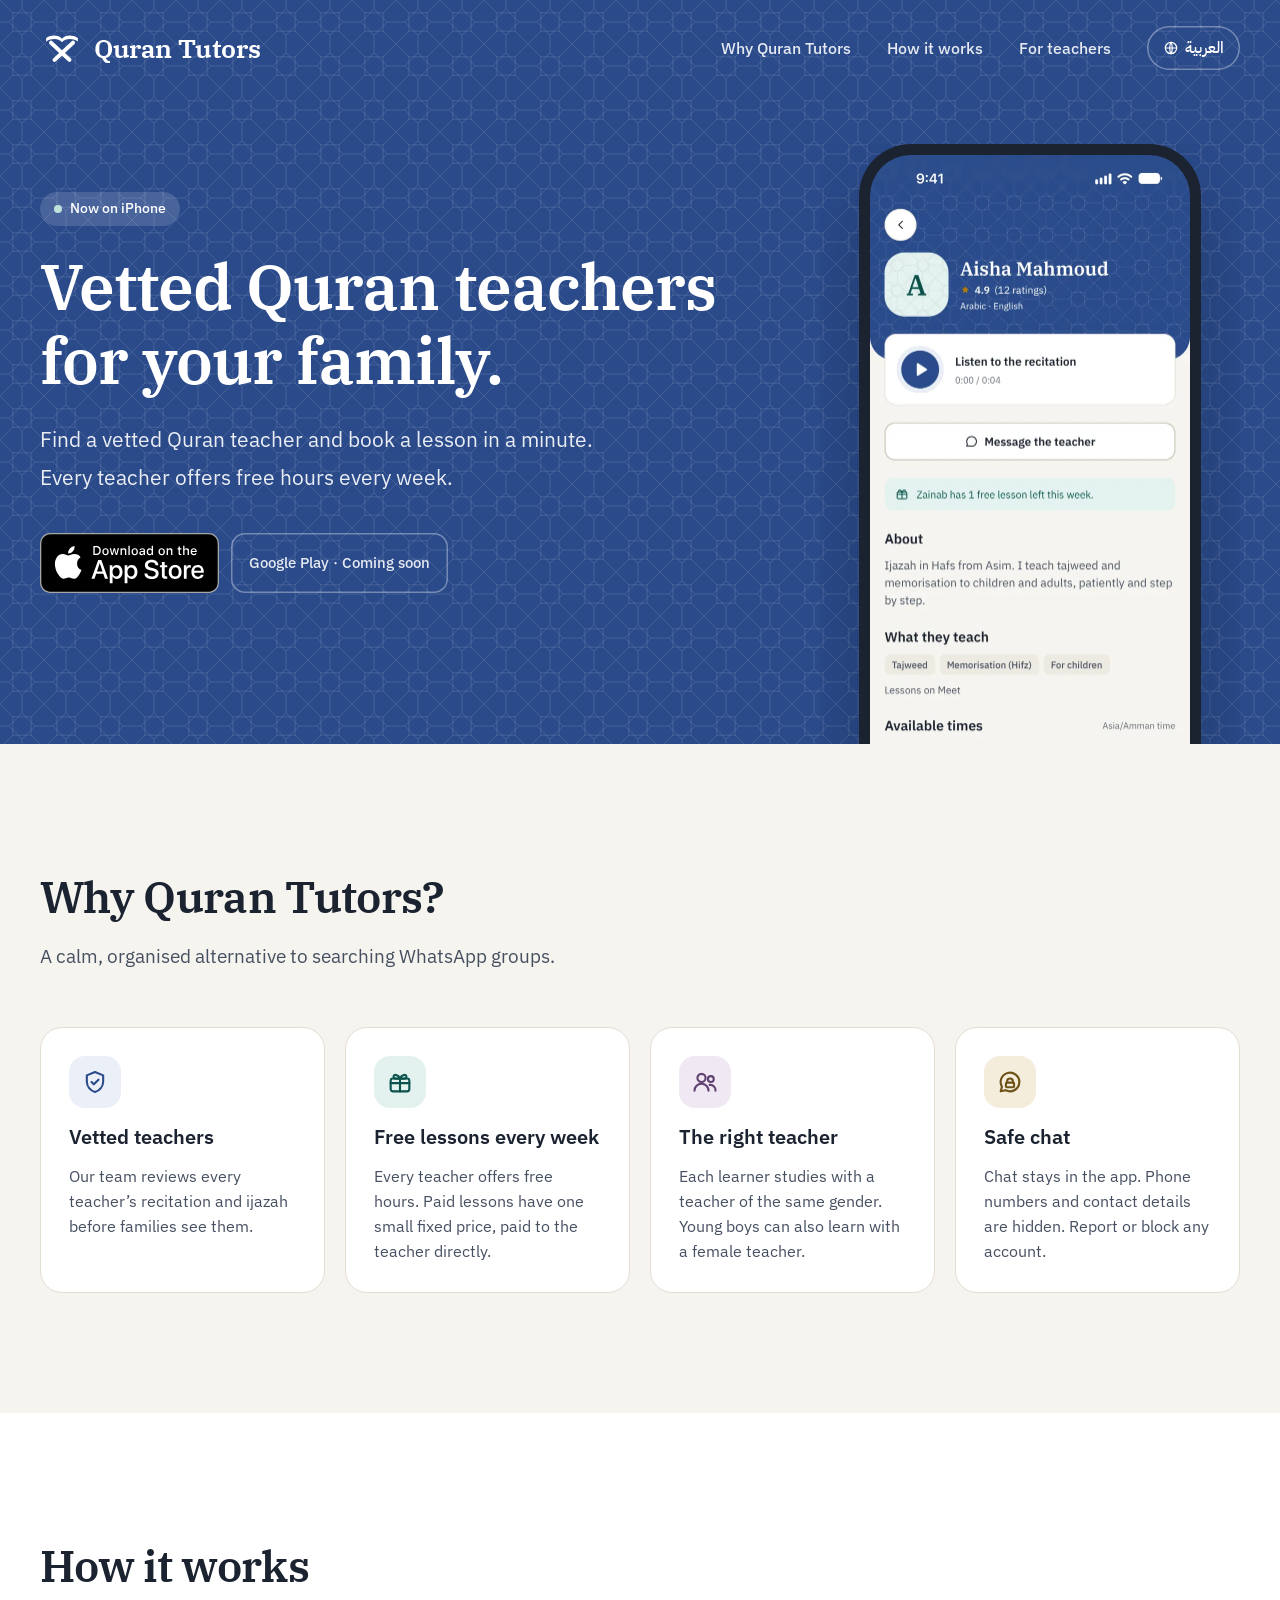
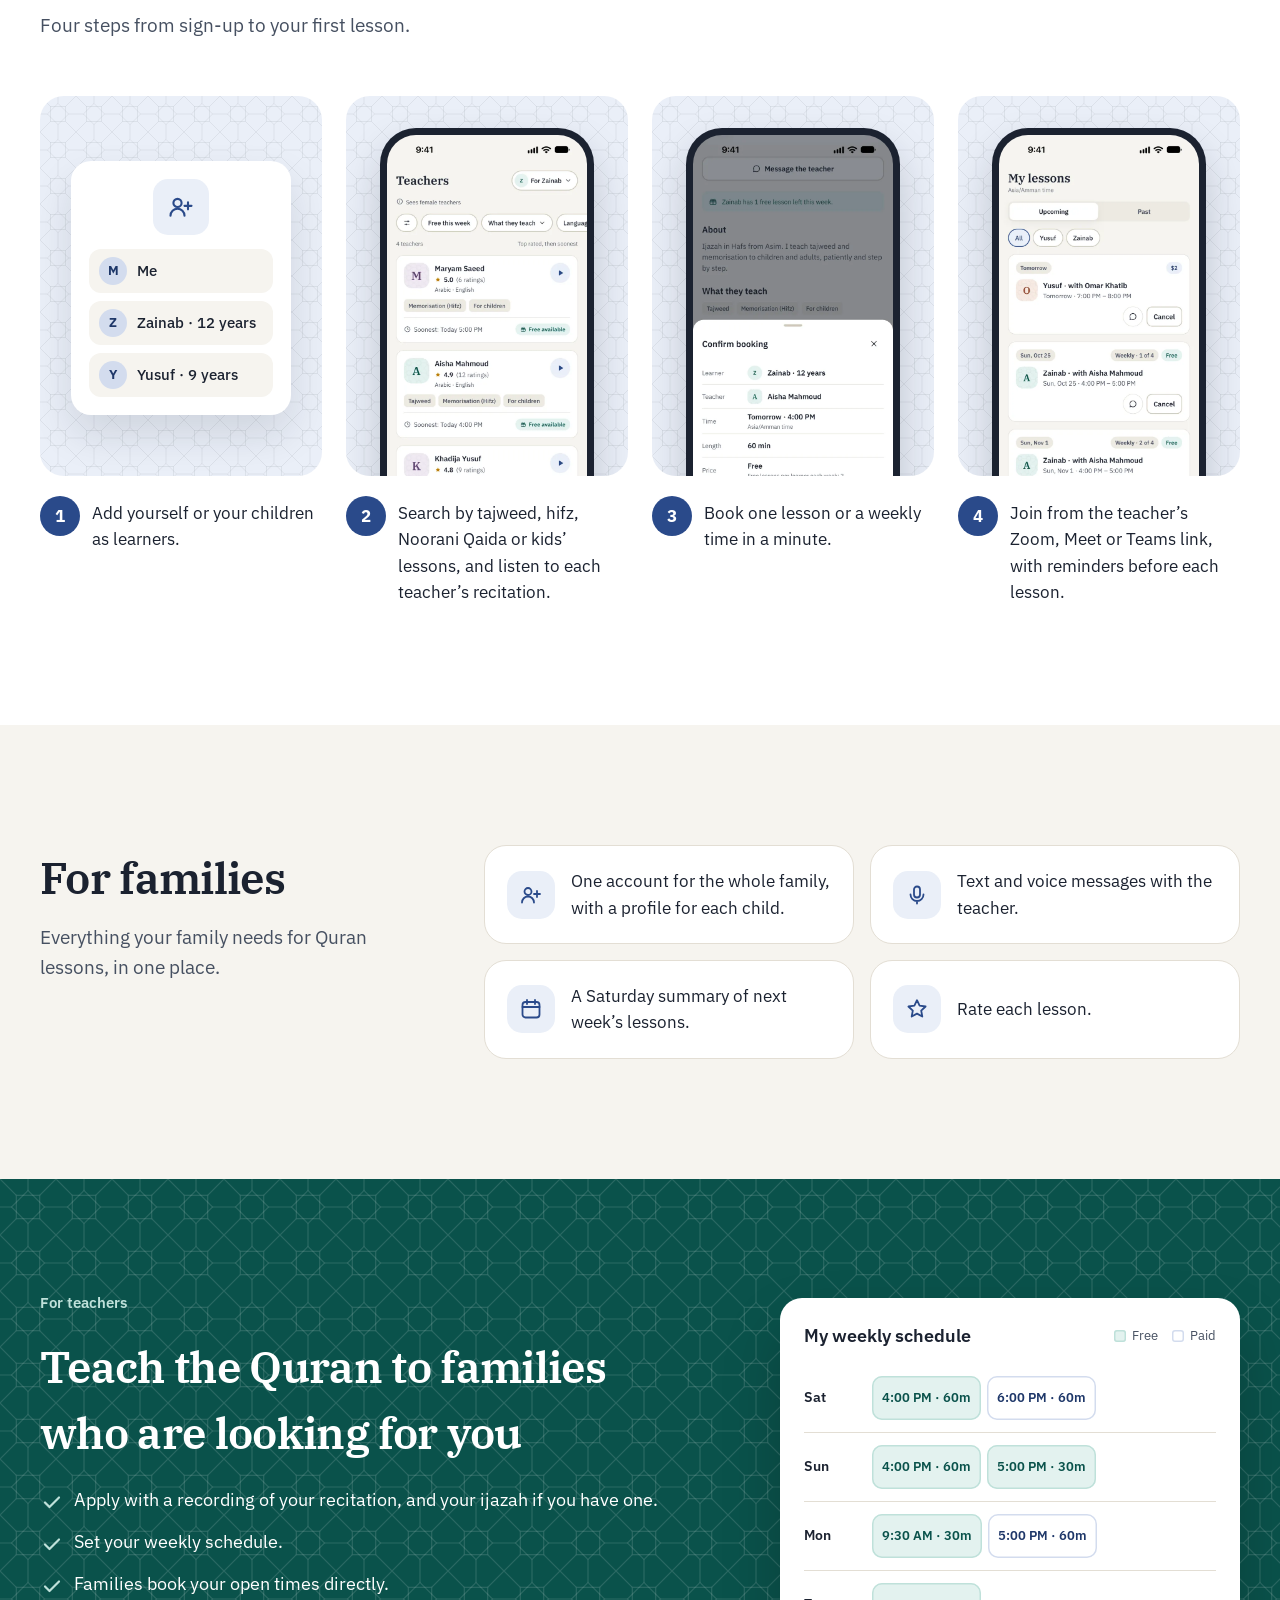
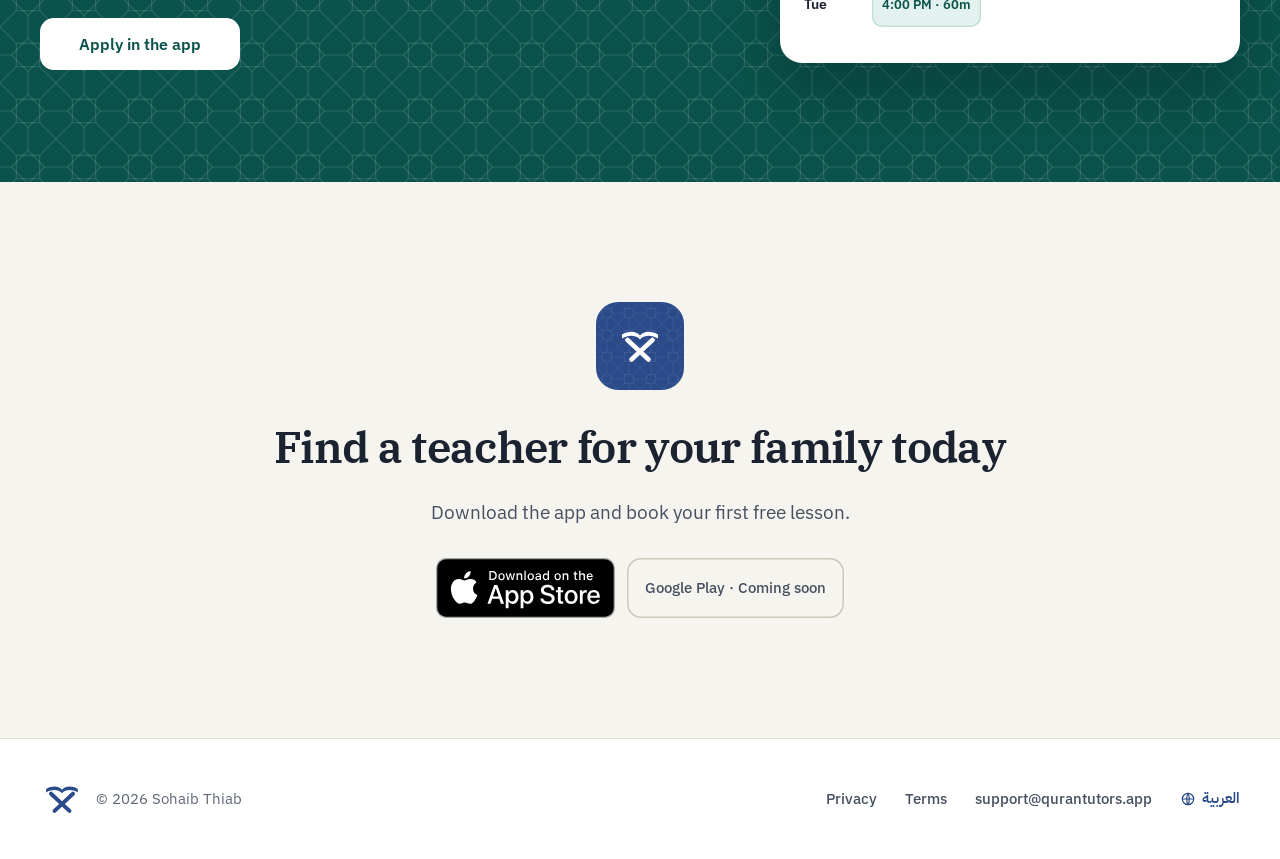
==== commit 1df66562: "Switch landing page to live: add App Store link Co-Authored-By: Claude Opus 5.5 <noreply@anthropic.c" ====
--- a/en/index.html
+++ b/en/index.html
@@ -28,7 +28,7 @@
   // APP_STORE_URL: after Apple approves the app, paste its App Store link between the quotes.
   // That one line switches the page from "coming soon" to "live": App Store badges and
   // "Apply in the app" appear (class when-live), the "coming soon" bits hide (class when-soon).
-  const APP_STORE_URL = '';
+  const APP_STORE_URL = 'https://apps.apple.com/app/id6824174298';
   if (APP_STORE_URL) {
     document.documentElement.classList.add('live');
     addEventListener('DOMContentLoaded', () => document.querySelectorAll('[data-app-store]').forEach(a => a.href = APP_STORE_URL));
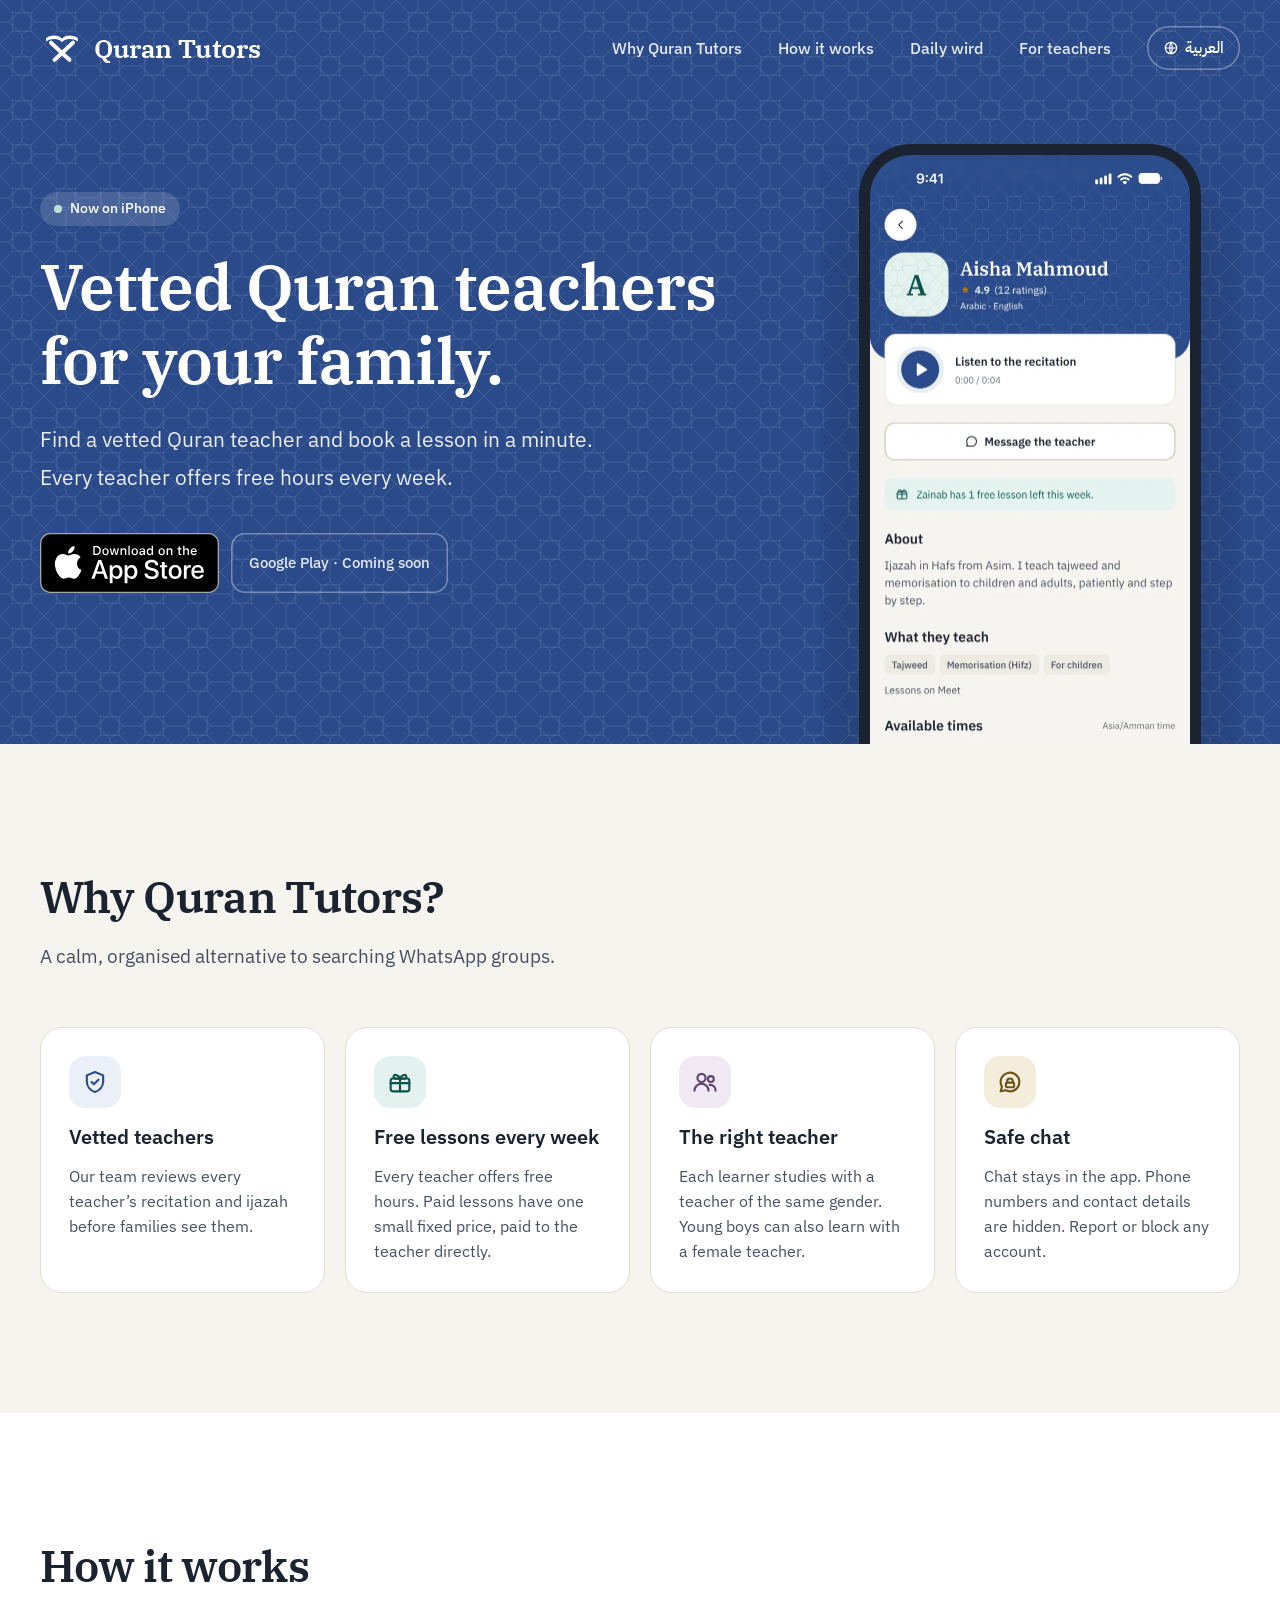
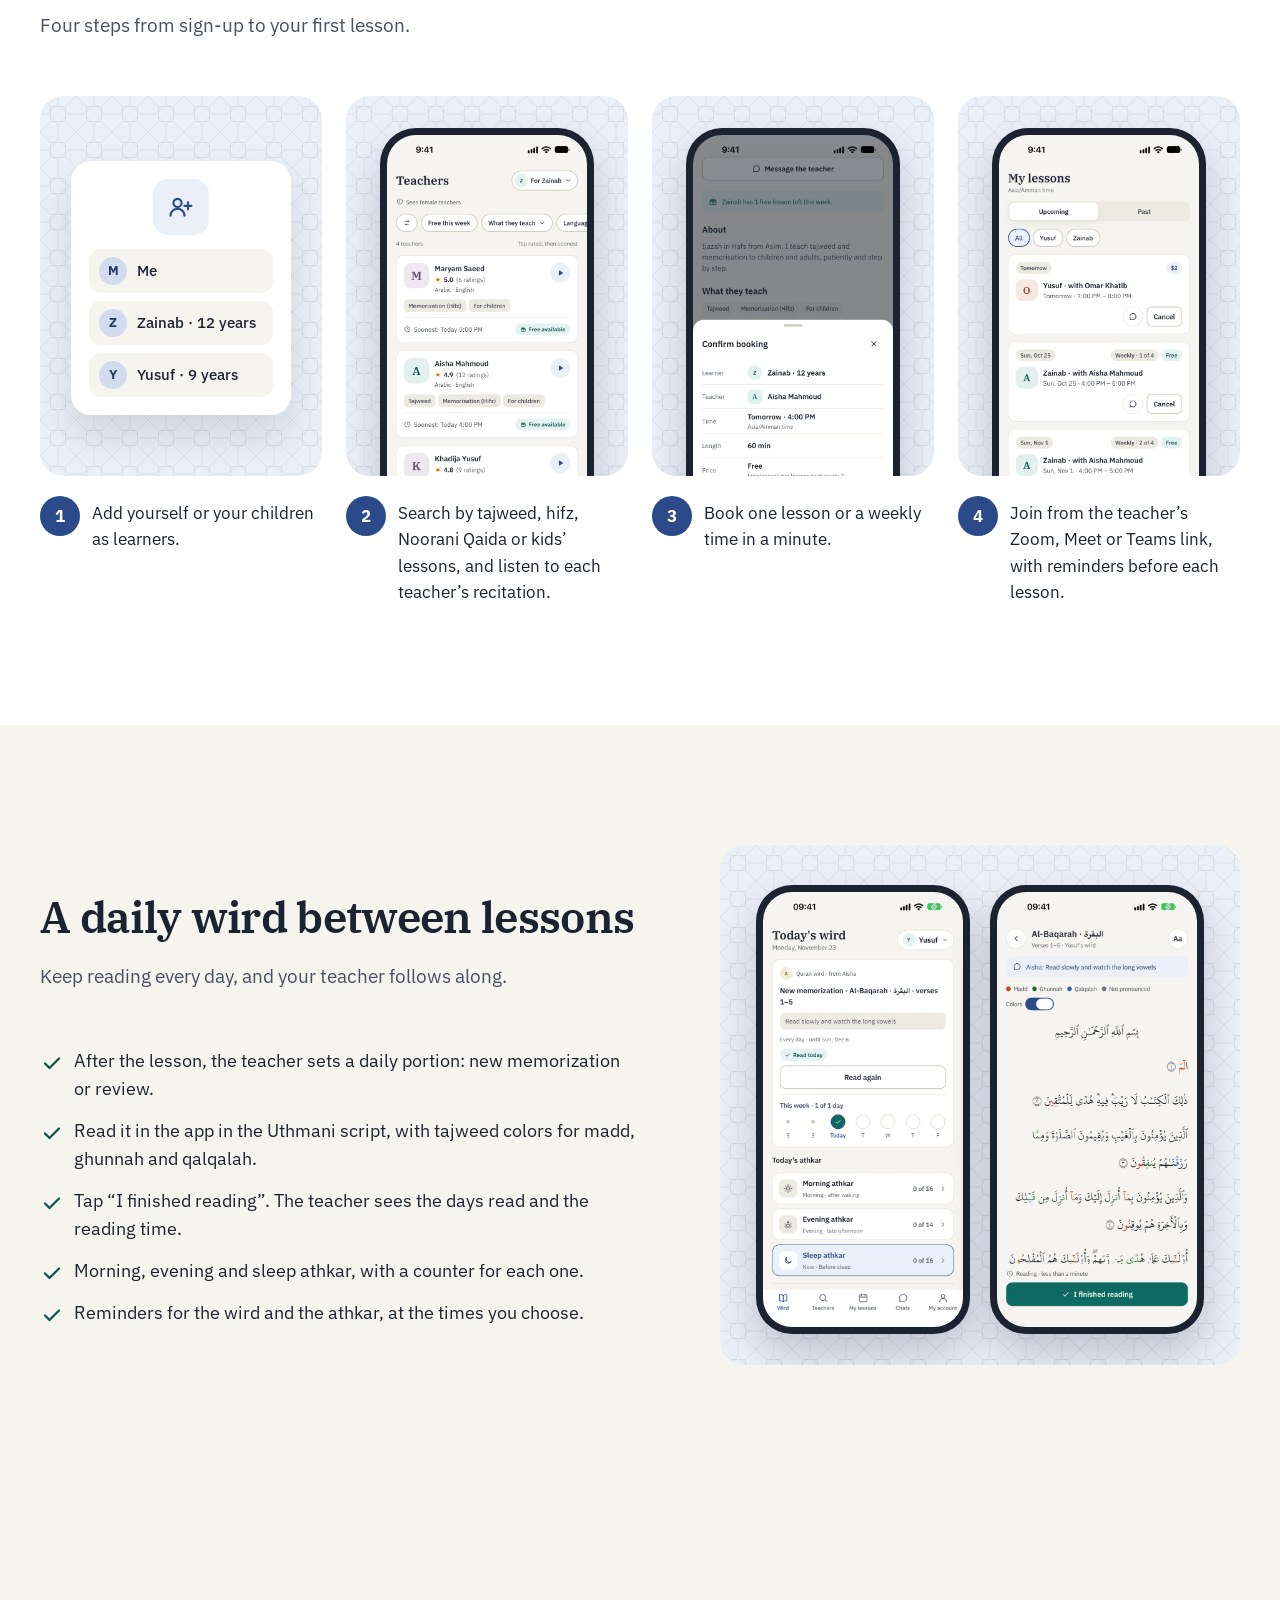
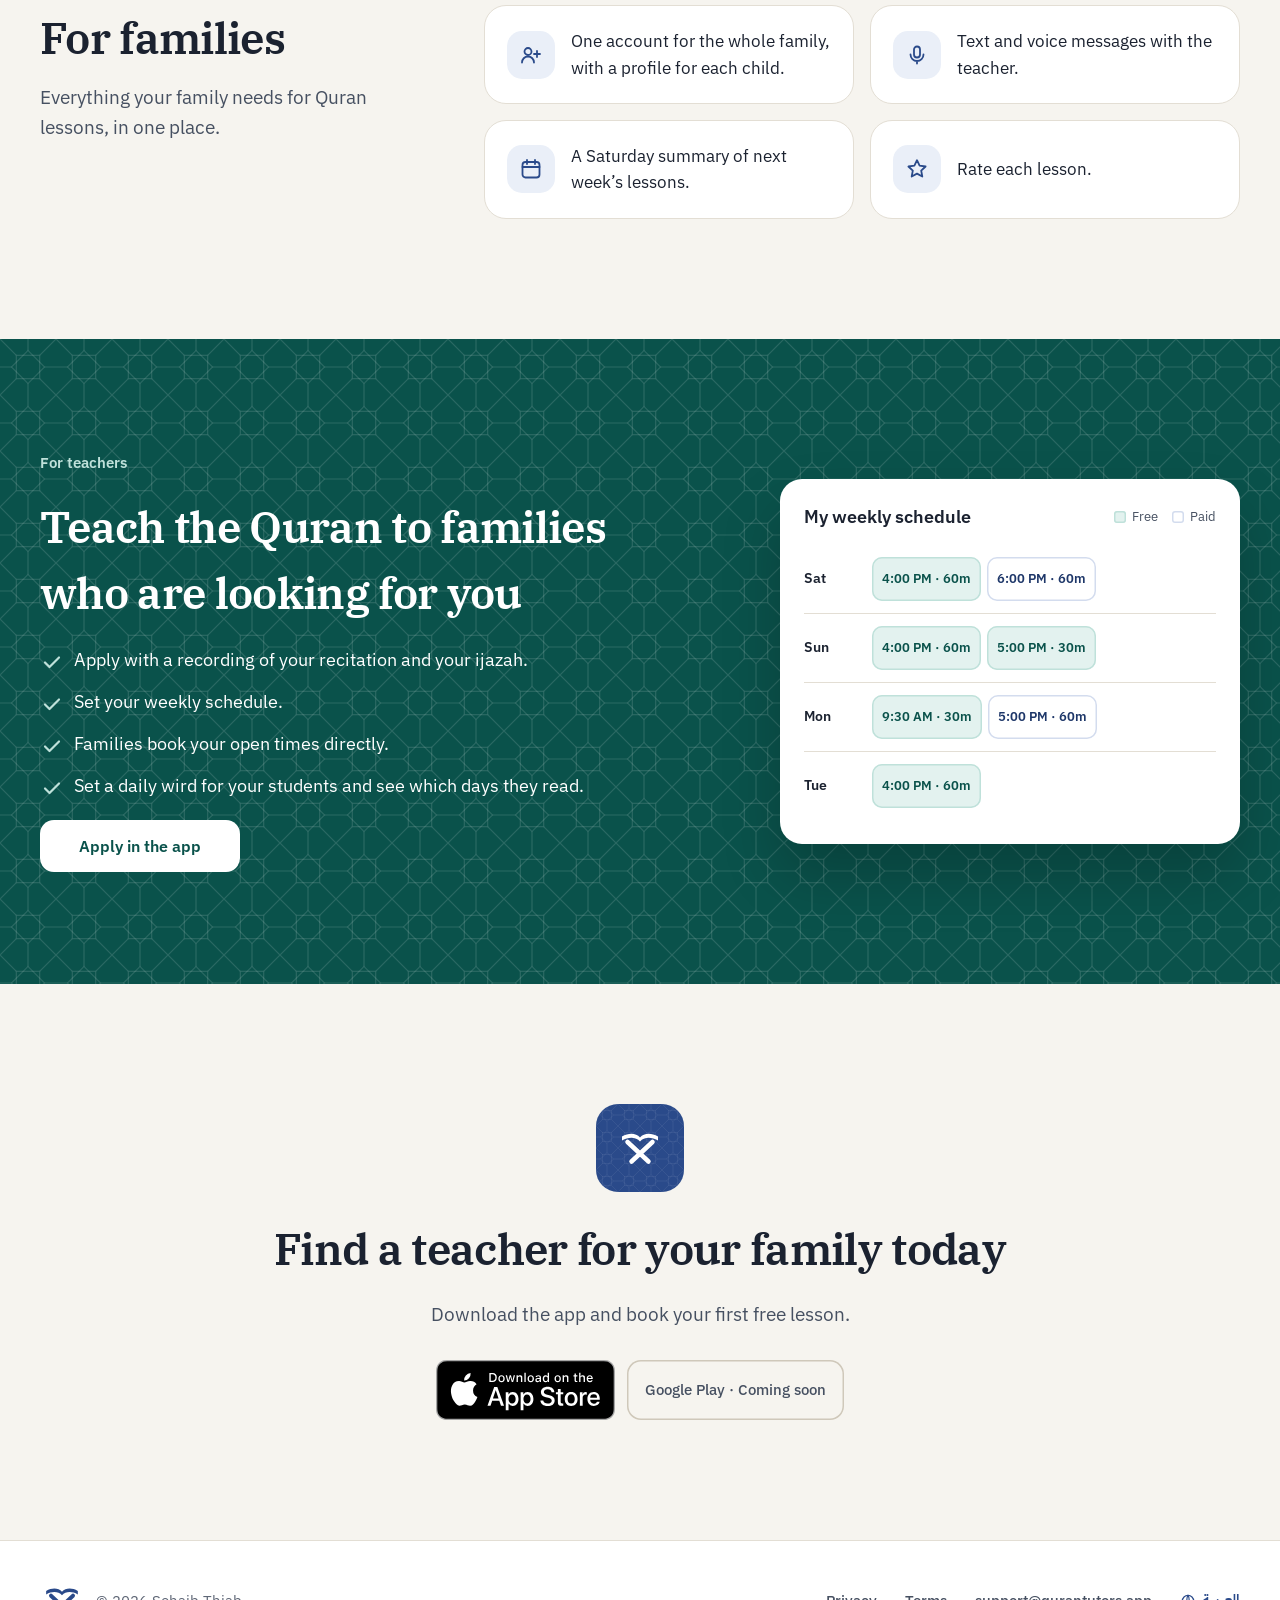
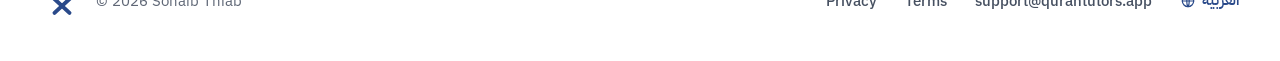
==== commit 559f13da: "Landing: daily wird section, ijazah required, wird for teachers New section after How it works (ar +" ====
--- a/en/index.html
+++ b/en/index.html
@@ -4,7 +4,7 @@
 <meta charset="utf-8">
 <meta name="viewport" content="width=device-width, initial-scale=1">
 <title>Quran Tutors · Vetted Quran teachers for your family</title>
-<meta name="description" content="Find a vetted Quran teacher and book a lesson in a minute. Every teacher offers free hours every week. Quran Tutors, now on iPhone.">
+<meta name="description" content="Find a vetted Quran teacher and book a lesson in a minute. Every teacher offers free hours every week, and sets a daily wird with tajweed colors. Quran Tutors, now on iPhone.">
 <link rel="canonical" href="https://qurantutors.app/en/">
 <link rel="alternate" hreflang="ar" href="https://qurantutors.app/">
 <link rel="alternate" hreflang="en" href="https://qurantutors.app/en/">
@@ -45,6 +45,7 @@
     <div class="nav-links">
       <a class="nav-link" href="#why">Why Quran Tutors</a>
       <a class="nav-link" href="#how">How it works</a>
+      <a class="nav-link" href="#wird">Daily wird</a>
       <a class="nav-link" href="#teachers">For teachers</a>
       <a class="nav-link lang" href="../" lang="ar" hreflang="ar"><svg class="ic s16" viewBox="0 0 24 24" aria-hidden="true"><circle cx="12" cy="12" r="8.5"/><path d="M3.5 12h17M12 3.5c2.5 2.7 2.5 14.3 0 17M12 3.5c-2.5 2.7-2.5 14.3 0 17"/></svg>العربية</a>
     </div>
@@ -133,6 +134,28 @@
     </div>
   </section>
 
+  <section id="wird" class="sec wird">
+    <div class="in wird-grid">
+      <div class="wird-copy">
+        <div class="sec-head">
+          <h2 class="disp">A daily wird between lessons</h2>
+          <p class="muted">Keep reading every day, and your teacher follows along.</p>
+        </div>
+        <ul class="ticks">
+          <li><svg class="ic" viewBox="0 0 24 24" aria-hidden="true"><path d="M5 12.5l4.5 4.5L19 7.5"/></svg>After the lesson, the teacher sets a daily portion: new memorization or review.</li>
+          <li><svg class="ic" viewBox="0 0 24 24" aria-hidden="true"><path d="M5 12.5l4.5 4.5L19 7.5"/></svg>Read it in the app in the Uthmani script, with tajweed colors for madd, ghunnah and qalqalah.</li>
+          <li><svg class="ic" viewBox="0 0 24 24" aria-hidden="true"><path d="M5 12.5l4.5 4.5L19 7.5"/></svg>Tap “I finished reading”. The teacher sees the days read and the reading time.</li>
+          <li><svg class="ic" viewBox="0 0 24 24" aria-hidden="true"><path d="M5 12.5l4.5 4.5L19 7.5"/></svg>Morning, evening and sleep athkar, with a counter for each one.</li>
+          <li><svg class="ic" viewBox="0 0 24 24" aria-hidden="true"><path d="M5 12.5l4.5 4.5L19 7.5"/></svg>Reminders for the wird and the athkar, at the times you choose.</li>
+        </ul>
+      </div>
+      <div class="wird-phones">
+        <div class="phone sm"><img src="../assets/en-6-wird.webp" width="640" height="1391" loading="lazy" alt="Today’s wird for Yusuf: Al-Baqarah verses 1–5 from his teacher Aisha, read today, this week’s reading days, and the morning, evening and sleep athkar."></div>
+        <div class="phone sm"><img src="../assets/en-7-reader.webp" width="640" height="1391" loading="lazy" alt="The Quran reader showing Al-Baqarah verses 1–5 with tajweed colors for madd, ghunnah, qalqalah and silent letters, and an “I finished reading” button."></div>
+      </div>
+    </div>
+  </section>
+
   <section id="families" class="sec">
     <div class="in fam-grid">
       <div class="sec-head">
@@ -154,9 +177,10 @@
         <span class="eyebrow">For teachers</span>
         <h2 class="disp">Teach the Quran to families who are looking for you</h2>
         <ul class="ticks">
-          <li><svg class="ic" viewBox="0 0 24 24" aria-hidden="true"><path d="M5 12.5l4.5 4.5L19 7.5"/></svg>Apply with a recording of your recitation, and your ijazah if you have one.</li>
+          <li><svg class="ic" viewBox="0 0 24 24" aria-hidden="true"><path d="M5 12.5l4.5 4.5L19 7.5"/></svg>Apply with a recording of your recitation and your ijazah.</li>
           <li><svg class="ic" viewBox="0 0 24 24" aria-hidden="true"><path d="M5 12.5l4.5 4.5L19 7.5"/></svg>Set your weekly schedule.</li>
           <li><svg class="ic" viewBox="0 0 24 24" aria-hidden="true"><path d="M5 12.5l4.5 4.5L19 7.5"/></svg>Families book your open times directly.</li>
+          <li><svg class="ic" viewBox="0 0 24 24" aria-hidden="true"><path d="M5 12.5l4.5 4.5L19 7.5"/></svg>Set a daily wird for your students and see which days they read.</li>
         </ul>
         <a class="btn when-live" data-app-store>Apply in the app</a>
       </div>
--- a/landing.css
+++ b/landing.css
@@ -93,6 +93,14 @@
 .feats { list-style: none; margin: 0; padding: 0; display: grid; gap: 10px; }
 .feats .card { flex-direction: row; align-items: center; gap: 14px; padding: 16px; }
 .feats .icon-box { width: 44px; height: 44px; }
+
+/* Daily wird: copy beside two phones on a pattern tile */
+.wird-grid { display: flex; flex-direction: column; gap: 28px; }
+.wird-copy { display: flex; flex-direction: column; gap: 4px; }
+.wird .ticks .ic { color: var(--teal-700); }
+.wird-phones { height: 360px; border-radius: 22px; background: var(--lapis-50) url(assets/pattern.svg); background-size: 32px 32px; overflow: hidden; display: flex; justify-content: center; gap: 12px; padding-top: 28px; }
+.wird-phones .phone.sm img { width: 145px; border-radius: 22px; }
+.wird-phones .phone.sm { border-radius: 28px; padding: 6px; }
 
 /* For teachers */
 .teach { background-color: var(--teal-700); }
@@ -178,6 +186,11 @@
   .feats .card { padding: 22px; gap: 16px; border-radius: 22px; }
   .feats .icon-box { width: 48px; height: 48px; }
 
+  .wird-grid { display: grid; grid-template-columns: minmax(0, 1fr) 520px; gap: 80px; align-items: center; }
+  .wird-copy { gap: 0; }
+  .wird-phones { height: 520px; border-radius: 24px; background-size: 36px 36px; padding-top: 40px; gap: 20px; }
+  .wird-phones .phone.sm img { width: 200px; border-radius: 29px; }
+  .wird-phones .phone.sm { border-radius: 36px; padding: 7px; }
   .teach { padding: 112px 0; background-size: 56px 56px; }
   .teach-grid { display: grid; grid-template-columns: minmax(0, 1fr) 460px; gap: 80px; align-items: center; }
   .teach-copy { gap: 20px; }
